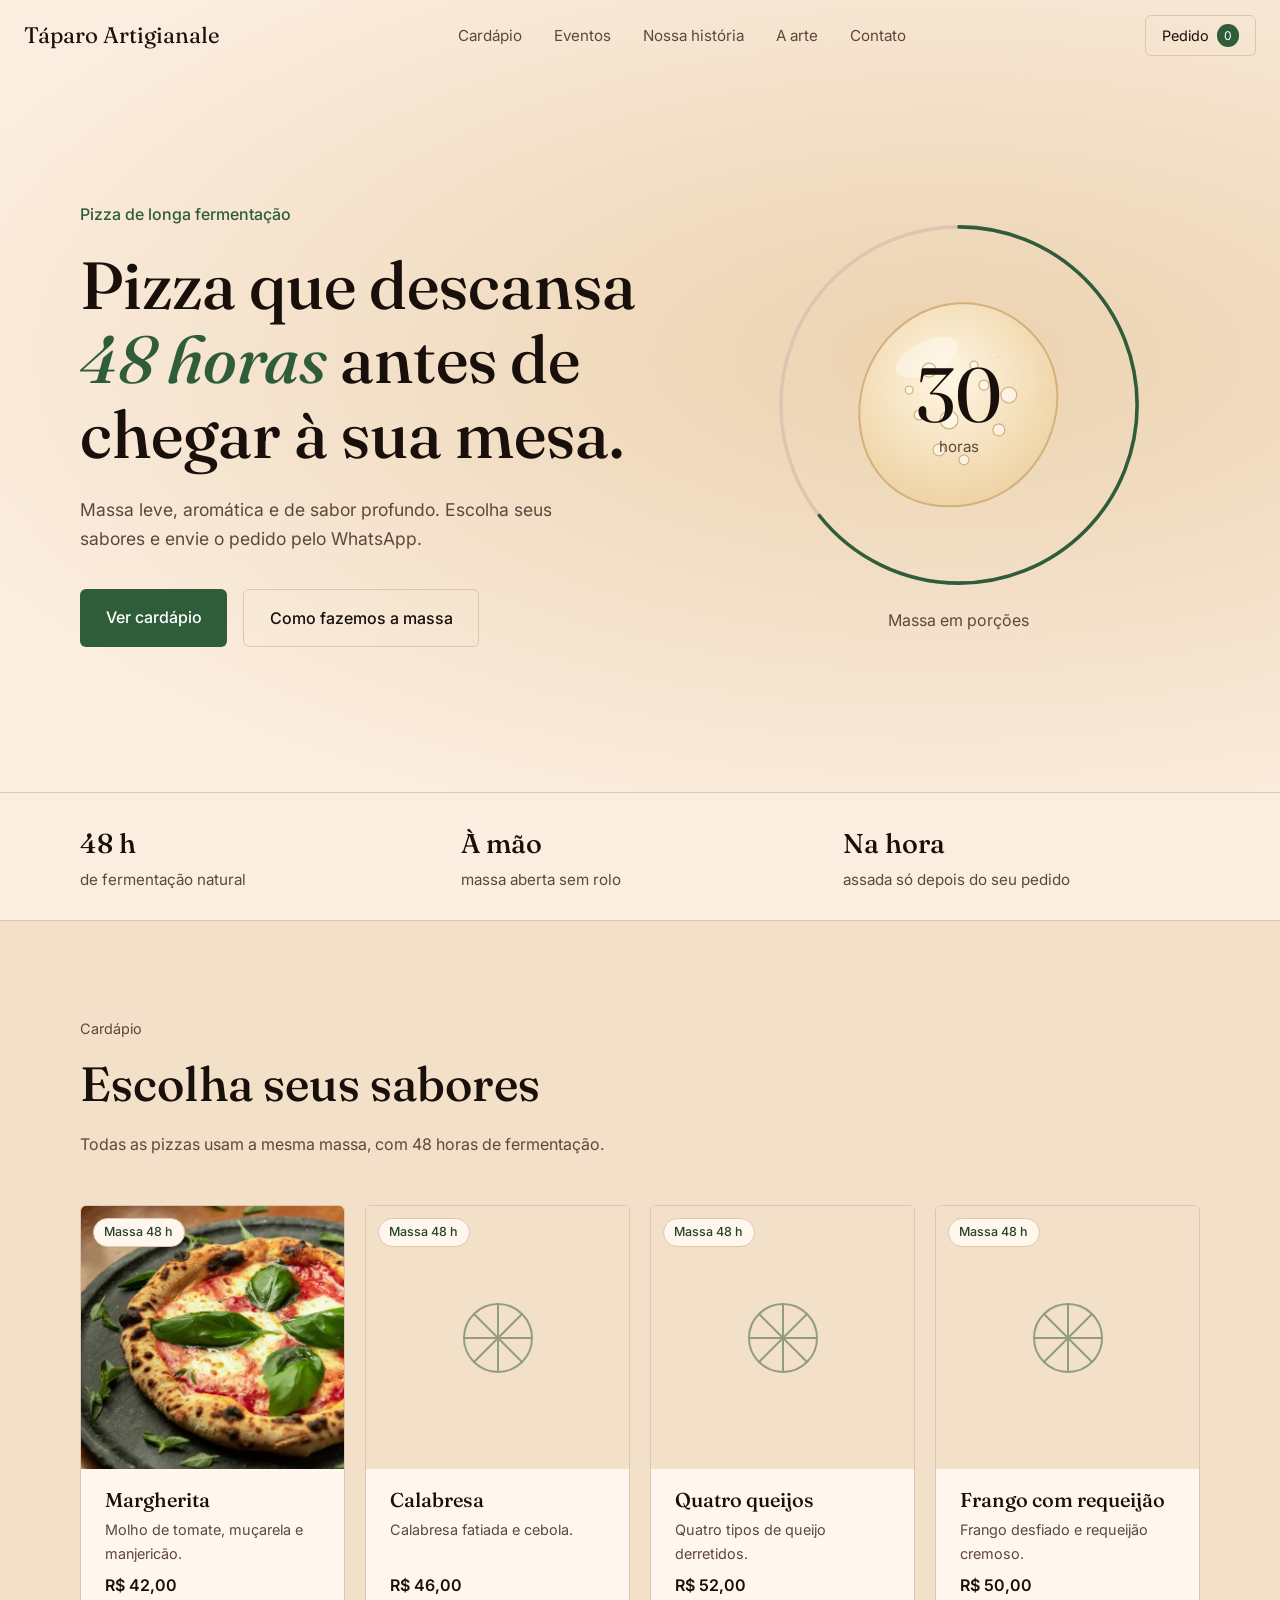
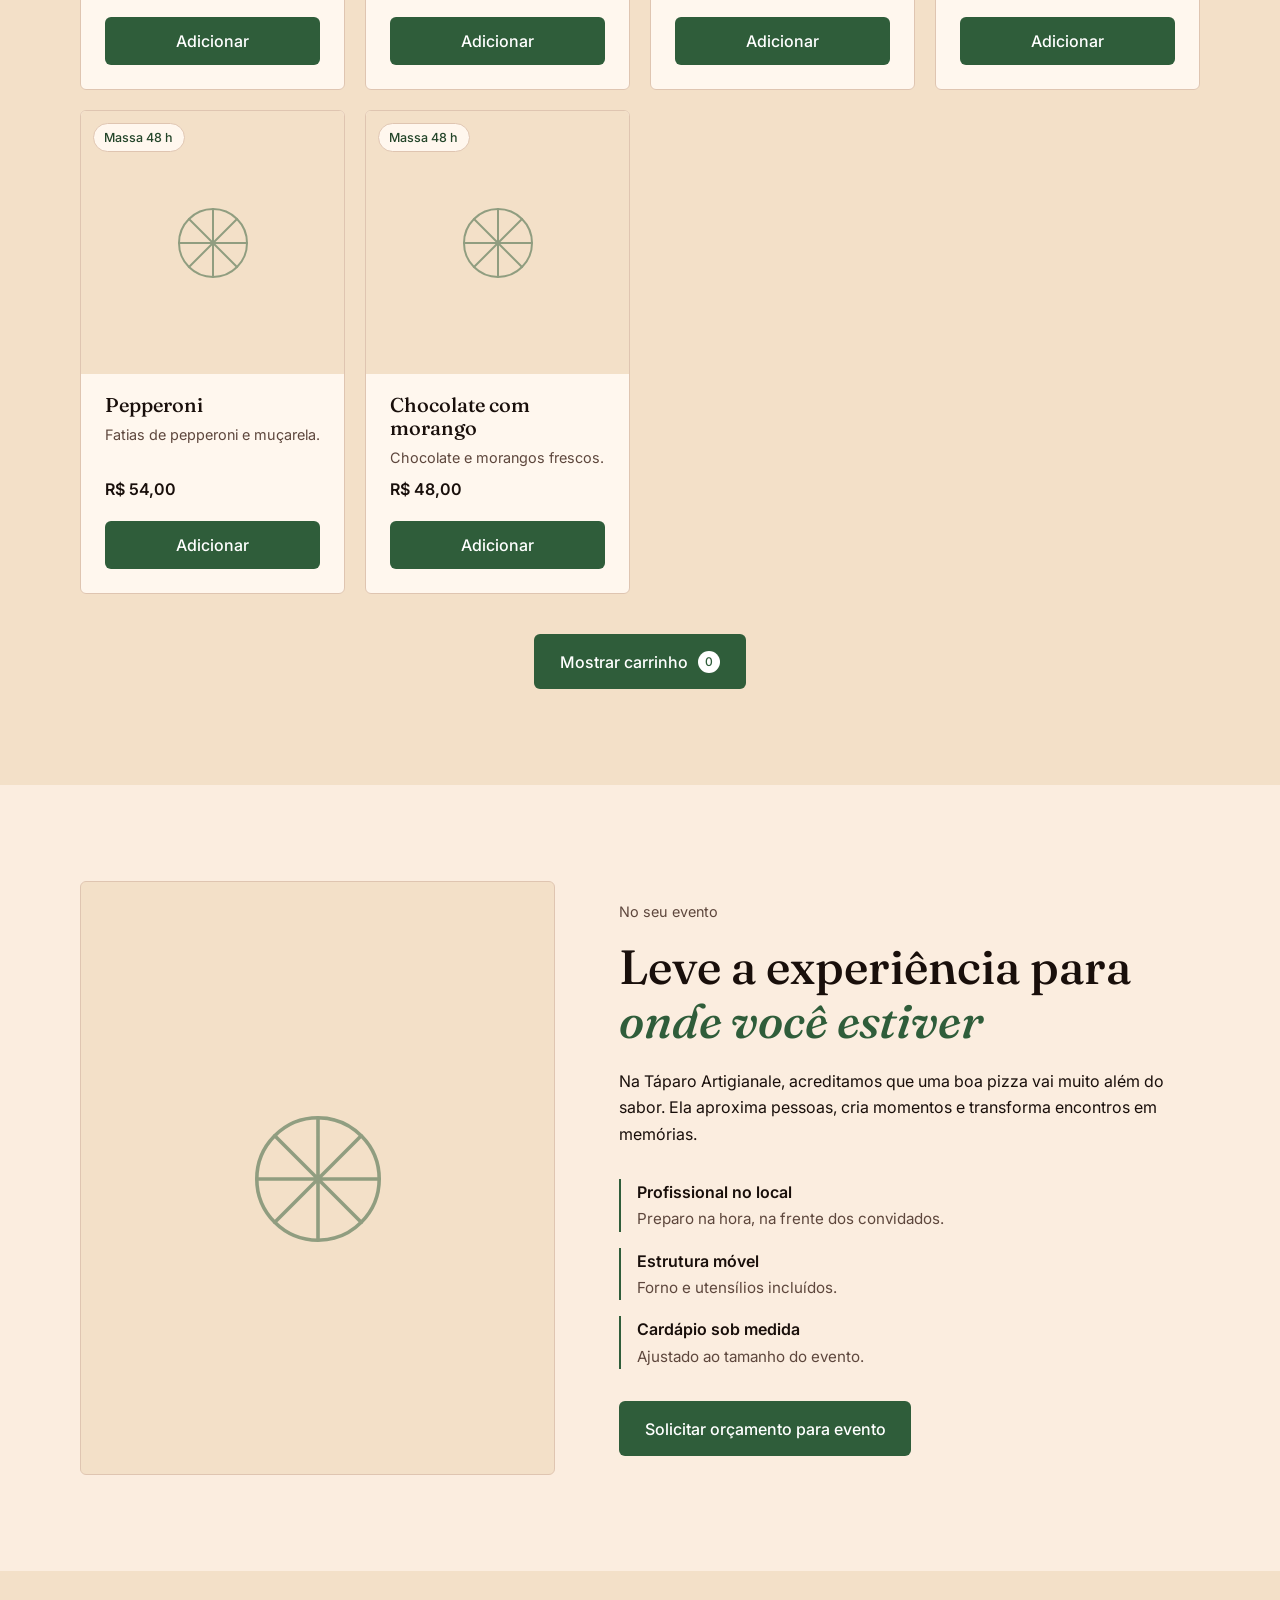
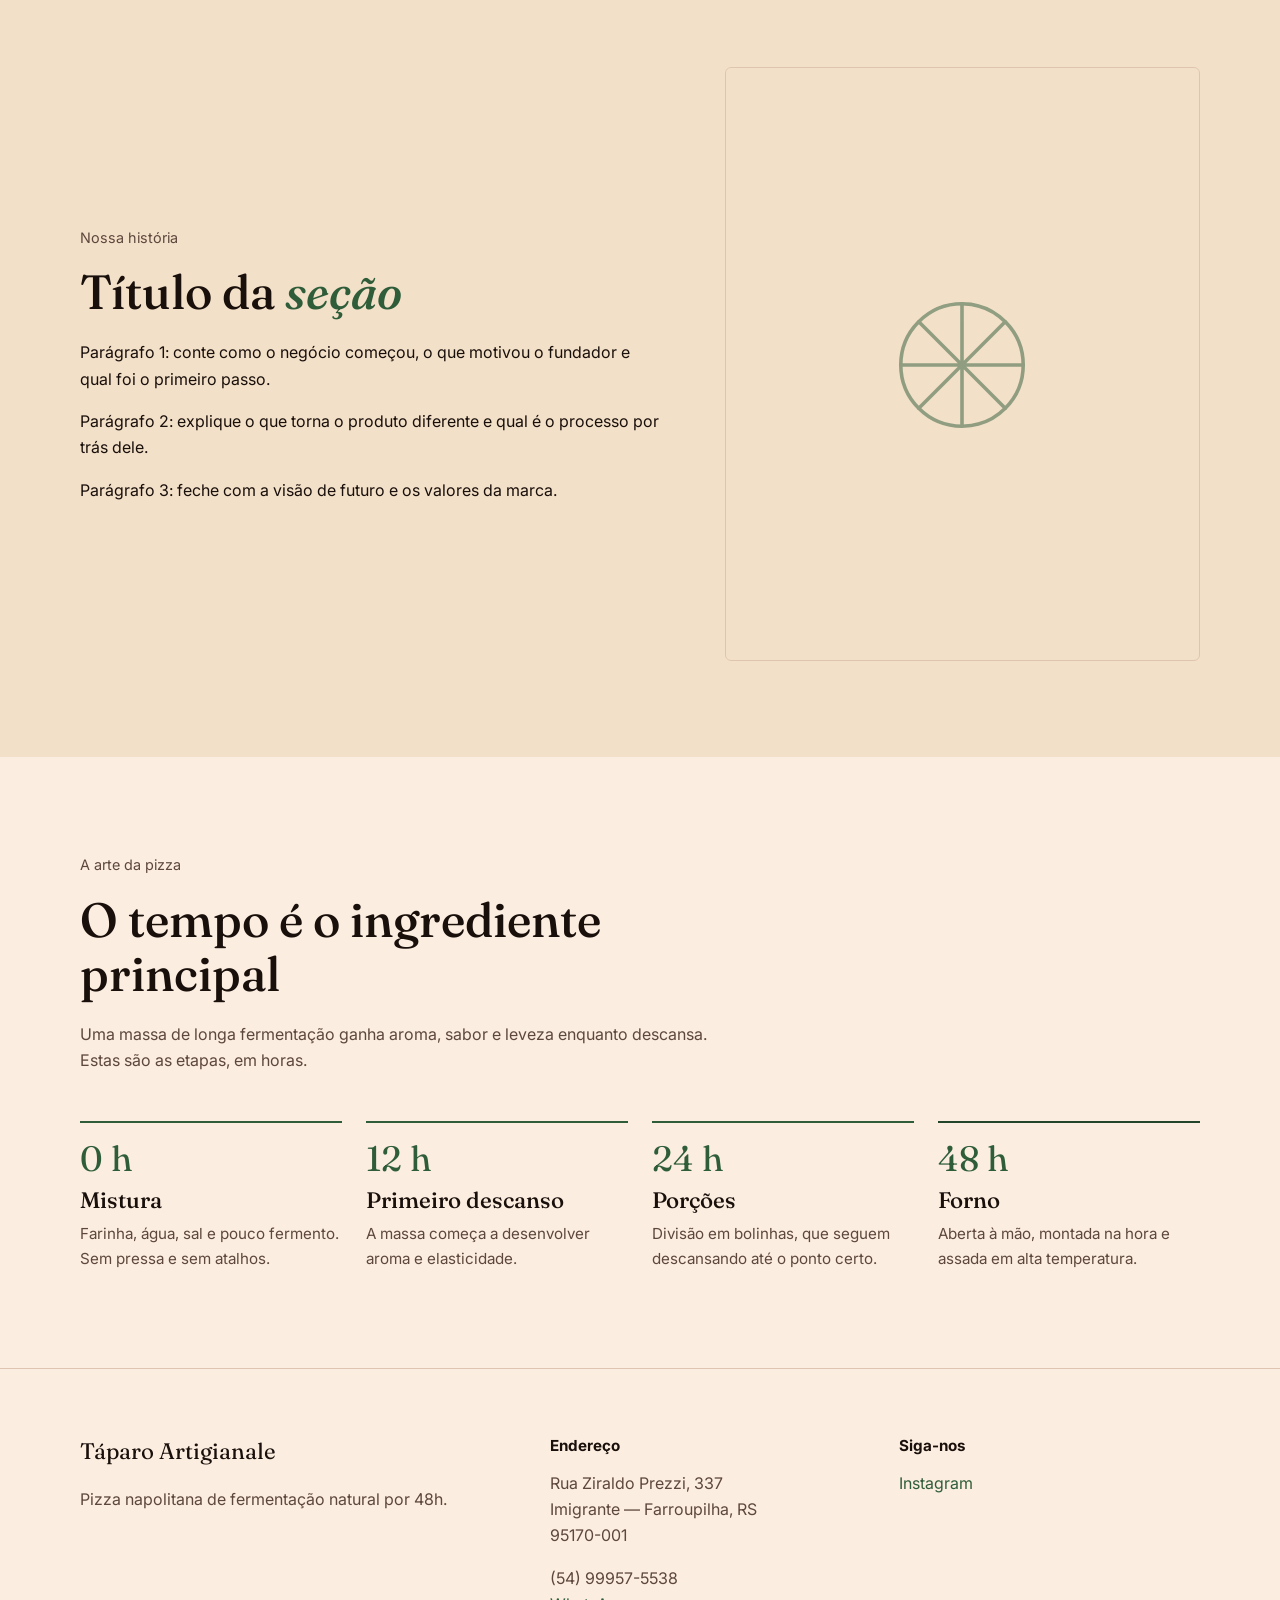
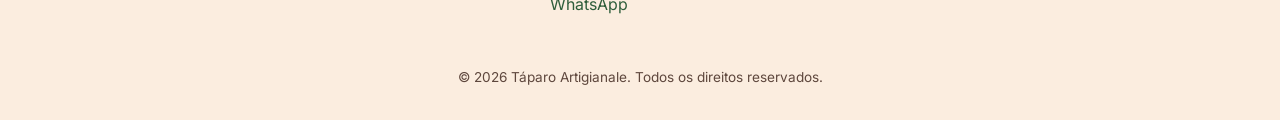
==== index.html @ 6c52de83 "commit1" ====
<!DOCTYPE html>
<html lang="pt-BR">
<head>
  <meta charset="UTF-8">
  <meta name="viewport" content="width=device-width, initial-scale=1">
  <title>Táparo Artigianale — Pizza Artesanal</title>
  <meta name="description" content="Pizza de longa fermentação (48 h). Monte seu pedido e envie pelo WhatsApp.">
  <link rel="preconnect" href="https://fonts.googleapis.com">
  <link rel="preconnect" href="https://fonts.gstatic.com" crossorigin>
  <link href="https://fonts.googleapis.com/css2?family=Fraunces:ital,opsz,wght@0,9..144,500;1,9..144,500&family=Inter:wght@400;500;600&display=swap" rel="stylesheet">
  <link rel="stylesheet" href="style.css">
</head>
<body>

  <!-- ============ HEADER ============ -->
  <header class="header" id="header">
    <a href="#top" class="logo" data-brand="name">Táparo Artigianale</a>

    <nav class="nav" id="nav" aria-label="Principal">
      <a href="#cardapio">Cardápio</a>
      <a href="#eventos">Eventos</a>
      <a href="#sobre">Nossa história</a>
      <a href="#arte">A arte</a>
      <a href="#contato">Contato</a>
    </nav>

    <div class="header-actions">
      <button class="cart-btn" id="cartOpen" aria-label="Abrir pedido">
        Pedido <span class="cart-count" data-cart-count>0</span>
      </button>
      <button class="burger" id="burger" aria-label="Abrir menu" aria-expanded="false">
        <span></span><span></span>
      </button>
    </div>
  </header>

  <main id="top">

    <!-- ============ HERO: a fermentação é o tema ============ -->
    <section class="hero">
      <div class="hero-content">
        <div class="hero-copy">
          <p class="hero-tag">Pizza de longa fermentação</p>
          <h1>Pizza que descansa <em>48 horas</em> antes de chegar à sua mesa.</h1>
          <p class="hero-text">Massa leve, aromática e de sabor profundo. Escolha seus sabores e envie o pedido pelo WhatsApp.</p>
          <div class="hero-buttons">
            <a class="btn btn-primary" href="#cardapio">Ver cardápio</a>
            <a class="btn btn-ghost" href="#arte">Como fazemos a massa</a>
          </div>
        </div>

        <!-- A massa cresce enquanto o relógio vai de 0 até o total de horas -->
        <figure class="dough" id="dough" title="Clique para ver de novo">
          <svg viewBox="0 0 320 320" role="img" aria-label="Massa crescendo durante a fermentação">
            <defs>
              <radialGradient id="doughFill" cx="45%" cy="38%" r="70%">
                <stop offset="0" style="stop-color: var(--dough-light)"/>
                <stop offset="1" style="stop-color: var(--dough-dark)"/>
              </radialGradient>
            </defs>
            <circle class="ring-track" cx="160" cy="160" r="150"/>
            <circle class="ring-progress" cx="160" cy="160" r="150"/>
            <g class="dough-body" id="doughBody">
              <path class="dough-shape" fill="url(#doughFill)"
                    d="M160 58 C205 55 252 90 258 140 C264 190 230 250 170 260 C105 270 62 230 60 172 C58 112 105 60 160 58Z"/>
              <ellipse class="dough-shine" cx="128" cy="112" rx="34" ry="16" transform="rotate(-25 128 112)"/>
              <g id="bubbles"></g>
            </g>
          </svg>
          <div class="dough-clock" aria-hidden="true">
            <span id="doughHours">00</span>
            <small>horas</small>
          </div>
          <figcaption id="doughCaption">Mistura da massa</figcaption>
        </figure>
      </div>
    </section>

    <!-- ============ DIFERENCIAIS ============ -->
    <section class="facts" aria-label="Diferenciais">
      <div class="container facts-grid">
        <div><strong>48 h</strong><span>de fermentação natural</span></div>
        <div><strong>À mão</strong><span>massa aberta sem rolo</span></div>
        <div><strong>Na hora</strong><span>assada só depois do seu pedido</span></div>
      </div>
    </section>

    <!-- ============ CARDÁPIO (gerado a partir do config.js) ============ -->
    <section class="section section--sand" id="cardapio">
      <div class="container">
        <header class="section-head">
          <p class="eyebrow">Cardápio</p>
          <h2>Escolha seus sabores</h2>
          <p>Todas as pizzas usam a mesma massa, com 48 horas de fermentação.</p>
        </header>

        <div class="menu-grid" id="menuGrid"></div>

        <div class="menu-cta">
          <button class="btn btn-primary" id="showCart">
            Mostrar carrinho <span class="cart-count cart-count--light" data-cart-count>0</span>
          </button>
        </div>
      </div>
    </section>

    <!-- ============ EVENTOS ============ -->
    <section class="section" id="eventos">
      <div class="container split split--reverse">
        <figure class="photo photo--tall reveal">
          <img src="img/evento.jpg" alt="Pizza sendo preparada em um evento" loading="lazy">
        </figure>

        <div class="reveal">
          <p class="eyebrow">No seu evento</p>
          <h2>Leve a experiência para <em>onde você estiver</em></h2>
          <p>Na Táparo Artigianale, acreditamos que uma boa pizza vai muito além do sabor. Ela aproxima pessoas, cria momentos e transforma encontros em memórias.</p>

          <ul class="feature-list">
            <li><strong>Profissional no local</strong><span>Preparo na hora, na frente dos convidados.</span></li>
            <li><strong>Estrutura móvel</strong><span>Forno e utensílios incluídos.</span></li>
            <li><strong>Cardápio sob medida</strong><span>Ajustado ao tamanho do evento.</span></li>
          </ul>

          <a class="btn btn-primary" href="#" data-whatsapp="event">Solicitar orçamento para evento</a>
        </div>
      </div>
    </section>

    <!-- ============ SOBRE ============ -->
    <section class="section section--sand" id="sobre">
      <div class="container split">
        <div class="reveal">
          <p class="eyebrow">Nossa história</p>
          <h2>Título da <em>seção</em></h2>
          <p>Parágrafo 1: conte como o negócio começou, o que motivou o fundador e qual foi o primeiro passo.</p>
          <p>Parágrafo 2: explique o que torna o produto diferente e qual é o processo por trás dele.</p>
          <p>Parágrafo 3: feche com a visão de futuro e os valores da marca.</p>
        </div>
        <figure class="photo photo--tall reveal">
          <img src="img/massa.jpg" alt="Preparo da massa" loading="lazy">
        </figure>
      </div>
    </section>

    <!-- ============ A ARTE: linha do tempo da fermentação ============ -->
    <section class="section" id="arte">
      <div class="container">
        <header class="section-head reveal">
          <p class="eyebrow">A arte da pizza</p>
          <h2>O tempo é o ingrediente principal</h2>
          <p>Uma massa de longa fermentação ganha aroma, sabor e leveza enquanto descansa. Estas são as etapas, em horas.</p>
        </header>

        <ol class="steps">
          <li class="reveal">
            <time>0 h</time>
            <h3>Mistura</h3>
            <p>Farinha, água, sal e pouco fermento. Sem pressa e sem atalhos.</p>
          </li>
          <li class="reveal">
            <time>12 h</time>
            <h3>Primeiro descanso</h3>
            <p>A massa começa a desenvolver aroma e elasticidade.</p>
          </li>
          <li class="reveal">
            <time>24 h</time>
            <h3>Porções</h3>
            <p>Divisão em bolinhas, que seguem descansando até o ponto certo.</p>
          </li>
          <li class="reveal">
            <time>48 h</time>
            <h3>Forno</h3>
            <p>Aberta à mão, montada na hora e assada em alta temperatura.</p>
          </li>
        </ol>
      </div>
    </section>
  </main>

  <!-- ============ RODAPÉ (dados vêm do config.js) ============ -->
  <footer class="footer" id="contato">
    <div class="container footer-grid">
      <div>
        <p class="logo" data-brand="name"></p>
        <p class="muted" data-brand="slogan"></p>
      </div>
      <div>
        <h4>Endereço</h4>
        <p class="muted pre-line" data-brand="address"></p>
        <p class="muted" data-brand="phone"></p>
        <a href="#" data-whatsapp="contact">WhatsApp</a>
      </div>
      <div>
        <h4>Siga-nos</h4>
        <a data-brand-href="instagram" target="_blank" rel="noopener">Instagram</a>
      </div>
    </div>
    <p class="copyright">© 2026 Táparo Artigianale. Todos os direitos reservados.</p>
  </footer>

  <!-- ============ CARRINHO ============ -->
  <div class="overlay" id="overlay"></div>
  <aside class="drawer" id="drawer" aria-label="Seu pedido" inert>
    <header class="drawer-head">
      <h2>Seu pedido</h2>
      <button id="cartClose" aria-label="Fechar pedido">×</button>
    </header>

    <form class="drawer-form" id="orderForm">
      <div class="drawer-body">
        <div id="cartItems"></div>

        <fieldset class="field-group" id="checkoutFields" hidden>
          <legend>Seus dados</legend>

          <label class="field">
            <span>Nome</span>
            <input type="text" name="nome" autocomplete="name" required>
          </label>

          <div class="choice" role="radiogroup" aria-label="Retirada ou entrega">
            <label><input type="radio" name="tipo" value="Entrega" checked><span>Entrega</span></label>
            <label><input type="radio" name="tipo" value="Retirada"><span>Retirada</span></label>
          </div>

          <label class="field" id="addressField">
            <span>Endereço de entrega</span>
            <textarea name="endereco" rows="2" autocomplete="street-address" placeholder="Rua, número, bairro, complemento" required></textarea>
          </label>

          <label class="field">
            <span>Forma de pagamento</span>
            <select name="pagamento" id="paymentSelect" required>
              <option value="" disabled selected>Selecione</option>
            </select>
          </label>
        </fieldset>
      </div>

      <footer class="drawer-foot">
        <div class="total"><span>Total</span><strong id="cartTotal">R$ 0,00</strong></div>
        <button class="btn btn-primary" id="checkout" type="submit" disabled>Enviar pedido pelo WhatsApp</button>
      </footer>
    </form>
  </aside>

  <script src="config.js"></script>
  <script src="script.js"></script>
</body>
</html>
---- style.css ----
/* =========================================================
   style.css
   Índice: 1 Cores e medidas · 2 Base · 3 Botões · 4 Header
           5 Hero e massa · 6 Faixa de diferenciais · 7 Fotos
           8 Seções · 9 Cardápio · 10 Rodapé · 11 Carrinho
           12 Animações · 13 Responsivo
   ========================================================= */

/* ---------- 1. CORES E MEDIDAS (edite aqui) ---------- */
:root {
  /* Bege */
  --bg:         #fbeddf;               /* fundo principal */
  --sand:       #f3e0c8;               /* seções alternadas */
  --sand-deep:  #ecd3b0;               /* brilho do hero */
  --surface:    #fff7ee;               /* cards e campos */
  --line:       oklch(84% 0.04 60);    /* bordas */

  /* Verde */
  --green:      #2f5d3a;               /* cor principal (botões, destaques) */
  --green-dark: #234529;               /* hover */
  --green-soft: color-mix(in oklch, var(--green) 14%, transparent);
  --on-green:   #ffffff;               /* texto sobre o verde */

  /* Texto */
  --text:       oklch(18% 0.02 40);
  --muted:      oklch(42% 0.035 45);

  /* Aviso de campo inválido (tom âmbar, sem vermelho) */
  --alert:      #a2651b;

  /* Massa do hero */
  --dough-light: #fff6e3;
  --dough-dark:  #ecce9c;
  --dough-edge:  #d3b07c;

  /* Tipografia */
  --font-display: "Fraunces", Georgia, serif;
  --font-body:    "Inter", system-ui, sans-serif;

  /* Medidas */
  --radius: 6px;
  --container: 1120px;
  --header-h: 72px;
  --shadow: 0 6px 20px color-mix(in oklch, var(--text) 25%, transparent);

  /* Ícone mostrado quando a foto ainda não existe */
  --photo-placeholder: url("data:image/svg+xml,%3Csvg xmlns='http://www.w3.org/2000/svg' viewBox='0 0 100 100' fill='none' stroke='%232f5d3a' stroke-width='2' stroke-linecap='round' opacity='.5'%3E%3Ccircle cx='50' cy='50' r='34'/%3E%3Cpath d='M50 16v68M16 50h68M26 26l48 48M74 26L26 74'/%3E%3C/svg%3E");
}

/* ---------- 2. BASE ---------- */
*, *::before, *::after { box-sizing: border-box; margin: 0; padding: 0; }
html { scroll-behavior: smooth; scroll-padding-top: var(--header-h); }
body { font-family: var(--font-body); background: var(--bg); color: var(--text); line-height: 1.65; -webkit-font-smoothing: antialiased; }
a { color: inherit; text-decoration: none; }
button { font: inherit; color: inherit; background: none; border: 0; cursor: pointer; }
ul, ol { list-style: none; }
:focus-visible { outline: 2px solid var(--green); outline-offset: 3px; }
[hidden] { display: none !important; }

h1, h2, h3 { font-family: var(--font-display); font-weight: 500; line-height: 1.12; }
h1 { font-size: clamp(2.4rem, 5.2vw, 4.3rem); }
h2 { font-size: clamp(2rem, 4vw, 3rem); margin-bottom: 1.25rem; }
h3 { font-size: 1.4rem; margin-bottom: .5rem; }
h4 { font-size: .95rem; margin-bottom: .75rem; }
em { color: var(--green); font-style: italic; }
p + p { margin-top: 1rem; }

.container { width: min(100% - 2.5rem, var(--container)); margin-inline: auto; }
.muted { color: var(--muted); }
.pre-line { white-space: pre-line; }
.eyebrow { color: var(--muted); font-size: .9rem; margin-bottom: 1rem; }

.section { padding: 6rem 0; }
.section--sand { background: var(--sand); }
.section-head { max-width: 640px; margin-bottom: 3rem; }
.section-head > p:last-child { color: var(--muted); }

/* ---------- 3. BOTÕES ---------- */
.btn { display: inline-block; padding: .9rem 1.6rem; border-radius: var(--radius); font-weight: 500; transition: background .2s, border-color .2s; }
.btn-primary { background: var(--green); color: var(--on-green); }
.btn-primary:hover { background: var(--green-dark); }
.btn-primary:disabled { opacity: .4; cursor: not-allowed; }
.btn-ghost { border: 1px solid var(--line); }
.btn-ghost:hover { border-color: var(--text); }

.cart-count {
  display: inline-grid; place-items: center; min-width: 1.4rem; height: 1.4rem; padding: 0 .3rem;
  border-radius: 99px; background: var(--green); color: var(--on-green); font-size: .75rem;
}
.cart-count--light { background: var(--on-green); color: var(--green); }

/* ---------- 4. HEADER ---------- */
.header {
  position: fixed; inset: 0 0 auto 0; height: var(--header-h); z-index: 50;
  display: flex; align-items: center; justify-content: space-between; padding: 0 1.5rem;
  border-bottom: 1px solid transparent; transition: background .3s, border-color .3s;
}
.header.scrolled { background: color-mix(in oklch, var(--bg) 92%, transparent); backdrop-filter: blur(8px); border-color: var(--line); }
.logo { font-family: var(--font-display); font-size: 1.4rem; }
.nav { display: flex; gap: 2rem; }
.nav a { font-size: .95rem; color: var(--muted); transition: color .2s; }
.nav a:hover { color: var(--text); }
.header-actions { display: flex; align-items: center; gap: 1rem; }
.cart-btn { display: flex; align-items: center; gap: .5rem; padding: .5rem 1rem; border: 1px solid var(--line); border-radius: var(--radius); font-size: .9rem; }

.burger { display: none; position: relative; width: 32px; height: 32px; }
.burger span { position: absolute; left: 4px; right: 4px; height: 2px; background: var(--text); transition: transform .25s, top .25s; }
.burger span:first-child { top: 11px; }
.burger span:last-child  { top: 19px; }
.burger[aria-expanded="true"] span:first-child { top: 15px; transform: rotate(45deg); }
.burger[aria-expanded="true"] span:last-child  { top: 15px; transform: rotate(-45deg); }

/* ---------- 5. HERO E MASSA ---------- */
.hero {
  min-height: 88svh; display: flex; align-items: center;
  padding: calc(var(--header-h) + 2rem) 0 3rem;
  background: radial-gradient(ellipse at 74% 45%, var(--sand-deep) 0%, var(--sand) 42%, var(--bg) 80%);
}
.hero-content { width: min(100% - 2.5rem, var(--container)); margin-inline: auto; display: grid; grid-template-columns: 1.1fr .9fr; gap: 3rem; align-items: center; }
.hero-tag { color: var(--green); font-weight: 500; margin-bottom: 1.25rem; }
.hero h1 { max-width: 16ch; }
.hero-text { max-width: 44ch; color: var(--muted); margin: 1.5rem 0 2.25rem; font-size: 1.1rem; }
.hero-buttons { display: flex; flex-wrap: wrap; gap: 1rem; }

.dough { position: relative; width: min(100%, 380px); justify-self: center; cursor: pointer; }
.dough svg { display: block; width: 100%; }
.ring-track, .ring-progress { fill: none; stroke-width: 3; }
.ring-track { stroke: var(--line); }
.ring-progress { stroke: var(--green); stroke-linecap: round; transform: rotate(-90deg); transform-origin: 160px 160px; }
.dough-body { transform-origin: 160px 160px; }
.dough-shape { stroke: var(--dough-edge); stroke-width: 2; }
.dough-shine { fill: #fff; opacity: .35; }
.bubble { fill: rgba(255,255,255,.55); stroke: var(--dough-edge); stroke-width: 1.2; }
.dough-clock { position: absolute; inset: 0 0 2rem; display: grid; place-content: center; text-align: center; pointer-events: none; }
.dough-clock span { font-family: var(--font-display); font-size: clamp(3.4rem, 8vw, 4.8rem); line-height: 1; }
.dough-clock small { color: var(--muted); font-size: .95rem; }
.dough figcaption { min-height: 1.6em; margin-top: .75rem; text-align: center; color: var(--muted); }

/* ---------- 6. FAIXA DE DIFERENCIAIS ---------- */
.facts { border-block: 1px solid var(--line); padding: 1.75rem 0; }
.facts-grid { display: grid; grid-template-columns: repeat(3, 1fr); gap: 1.5rem; }
.facts strong { display: block; font-family: var(--font-display); font-size: 1.7rem; font-weight: 500; }
.facts span { color: var(--muted); font-size: .95rem; }

/* ---------- 7. FOTOS (com espaço reservado) ----------
   Uso: <figure class="photo photo--square"><img src="..." alt="..."></figure>
   Se a imagem não carregar, o JS adiciona .is-broken e o ícone aparece. */
.photo {
  position: relative; overflow: hidden; border-radius: var(--radius); border: 1px solid var(--line);
  background: var(--sand) var(--photo-placeholder) center / 38% no-repeat;
}
.photo img { display: block; width: 100%; height: 100%; object-fit: cover; }
.photo img.is-broken { display: none; }
.photo--square { aspect-ratio: 1; }
.photo--tall   { aspect-ratio: 4 / 5; }

/* ---------- 8. SEÇÕES ---------- */
.split { display: grid; grid-template-columns: 1.1fr .9fr; gap: 4rem; align-items: center; }
.split--reverse { grid-template-columns: .9fr 1.1fr; }

.feature-list { display: grid; gap: 1rem; margin: 2rem 0; }
.feature-list li { padding-left: 1rem; border-left: 2px solid var(--green); }
.feature-list strong { display: block; font-weight: 600; }
.feature-list span { color: var(--muted); font-size: .95rem; }

.steps { display: grid; grid-template-columns: repeat(4, 1fr); gap: 1.5rem; }
.steps li { padding-top: 1.1rem; border-top: 2px solid var(--green); }
.steps li:last-child { border-top-color: var(--green-dark); }
.steps time { display: block; margin-bottom: .75rem; font-family: var(--font-display); font-size: 2.2rem; line-height: 1; color: var(--green); }
.steps p { color: var(--muted); font-size: .95rem; }

/* ---------- 9. CARDÁPIO ---------- */
.menu-grid { display: grid; grid-template-columns: repeat(auto-fill, minmax(240px, 1fr)); gap: 1.25rem; }
.menu-item { position: relative; display: flex; flex-direction: column; overflow: hidden; background: var(--surface); border: 1px solid var(--line); border-radius: var(--radius); }
.menu-item .photo { border: 0; border-radius: 0; }
.badge { position: absolute; top: .75rem; left: .75rem; z-index: 1; padding: .2rem .65rem; border-radius: 99px; background: var(--surface); border: 1px solid var(--line); color: var(--green-dark); font-size: .78rem; font-weight: 500; }
.menu-info { display: flex; flex-direction: column; gap: .4rem; flex: 1; padding: 1.25rem 1.5rem 1.5rem; }
.menu-info h3 { margin: 0; font-size: 1.25rem; }
.menu-info p { flex: 1; color: var(--muted); font-size: .9rem; }
.price { font-weight: 600; }
.add-btn { margin-top: .75rem; padding: .7rem; border-radius: var(--radius); background: var(--green); color: var(--on-green); font-weight: 500; transition: background .2s; }
.add-btn:hover { background: var(--green-dark); }
.menu-cta { display: flex; justify-content: center; margin-top: 2.5rem; }
.menu-cta .btn { display: inline-flex; align-items: center; gap: .6rem; }

/* item voando até o carrinho */
.fly { position: fixed; z-index: 200; pointer-events: none; border-radius: 50%; box-shadow: var(--shadow); }

/* ---------- 10. RODAPÉ ---------- */
.footer { padding: 4rem 0 2rem; border-top: 1px solid var(--line); }
.footer-grid { display: grid; grid-template-columns: 1.4fr 1fr 1fr; gap: 3rem; }
.footer a:not(.logo) { color: var(--green); }
.footer a:not(.logo):hover { text-decoration: underline; }
.copyright { margin-top: 3rem; text-align: center; color: var(--muted); font-size: .85rem; }

/* ---------- 11. CARRINHO ---------- */
.overlay { position: fixed; inset: 0; z-index: 90; background: color-mix(in oklch, var(--text) 45%, transparent); opacity: 0; pointer-events: none; transition: opacity .3s; }
.overlay.open { opacity: 1; pointer-events: auto; }

.drawer { position: fixed; top: 0; right: 0; z-index: 100; display: flex; flex-direction: column; width: min(100%, 420px); height: 100%; background: var(--bg); border-left: 1px solid var(--line); transform: translateX(100%); transition: transform .35s ease; }
.drawer.open { transform: none; }
.drawer-head { display: flex; align-items: center; justify-content: space-between; padding: 1.25rem 1.5rem; border-bottom: 1px solid var(--line); }
.drawer-head h2 { margin: 0; font-size: 1.4rem; }
.drawer-head button { font-size: 1.8rem; line-height: 1; }
.drawer-form { display: flex; flex-direction: column; flex: 1; min-height: 0; }
.drawer-body { flex: 1; overflow-y: auto; padding: 1.5rem; }
.drawer-foot { display: grid; gap: 1rem; padding: 1.5rem; border-top: 1px solid var(--line); }
.total { display: flex; justify-content: space-between; }
.foot-note { font-size: .8rem; color: var(--muted); }

.empty { padding-top: 3rem; text-align: center; color: var(--muted); }
.empty strong { display: block; margin-bottom: .25rem; color: var(--text); }

.cart-row { display: grid; grid-template-columns: 1fr auto; gap: .25rem 1rem; margin-bottom: 1rem; padding-bottom: 1rem; border-bottom: 1px solid var(--line); }
.qty { grid-column: 1 / -1; display: flex; align-items: center; gap: .6rem; }
.qty button { width: 28px; height: 28px; border: 1px solid var(--line); border-radius: 50%; }
.qty button:hover { border-color: var(--text); }

/* formulário */
.field-group { display: grid; gap: 1rem; margin-top: 1.5rem; border: 0; }
.field-group legend { margin-bottom: .75rem; font-family: var(--font-display); font-size: 1.2rem; }
.field { display: grid; gap: .4rem; }
.field > span { font-size: .85rem; color: var(--muted); }
.field :is(input, textarea, select) { width: 100%; padding: .75rem .9rem; font: inherit; color: var(--text); background: var(--surface); border: 1px solid var(--line); border-radius: var(--radius); }
.field textarea { resize: vertical; }
.field :is(input, textarea, select):focus { border-color: var(--green); outline: none; }
.field :is(input, textarea, select):user-invalid { border-color: var(--alert); }

.choice { display: grid; grid-template-columns: 1fr 1fr; gap: .75rem; }
.choice label { position: relative; }
.choice input { position: absolute; inset: 0; opacity: 0; cursor: pointer; }
.choice span { display: block; padding: .75rem; text-align: center; background: var(--surface); border: 1px solid var(--line); border-radius: var(--radius); transition: background .2s, border-color .2s; }
.choice input:checked + span { border-color: var(--green); background: var(--green-soft); }
.choice input:focus-visible + span { outline: 2px solid var(--green); outline-offset: 2px; }

/* ---------- 12. ANIMAÇÕES ---------- */
.hero-copy > * { animation: rise .8s ease both; }
.hero-copy > :nth-child(2) { animation-delay: .1s; }
.hero-copy > :nth-child(3) { animation-delay: .2s; }
.hero-copy > :nth-child(4) { animation-delay: .3s; }
@keyframes rise { from { opacity: 0; transform: translateY(18px); } }

.reveal { opacity: 0; transform: translateY(16px); transition: opacity .6s, transform .6s; }
.reveal.visible { opacity: 1; transform: none; }

@media (prefers-reduced-motion: reduce) {
  *, *::before, *::after { animation: none !important; transition: none !important; scroll-behavior: auto !important; }
  .reveal { opacity: 1; transform: none; }
}

/* ---------- 13. RESPONSIVO ---------- */
@media (max-width: 860px) {
  .section { padding: 4rem 0; }
  .burger { display: block; }
  .nav { position: fixed; top: var(--header-h); left: 0; right: 0; z-index: -1; flex-direction: column; gap: 0; background: var(--bg); border-bottom: 1px solid var(--line); transform: translateY(-120%); transition: transform .3s; }
  .nav.open { transform: none; }
  .nav a { padding: 1rem 1.5rem; border-top: 1px solid var(--line); }

  .hero { min-height: auto; }
  .hero-content, .split, .split--reverse, .footer-grid { grid-template-columns: 1fr; gap: 2rem; }
  .dough { width: min(80%, 300px); }
  .split--reverse .photo { order: 2; }

  .steps { grid-template-columns: 1fr; }
  .steps li { padding: 0 0 0 1.1rem; border-top: 0; border-left: 2px solid var(--green); }
  .steps li:last-child { border-left-color: var(--green-dark); }
}
@media (max-width: 600px) {
  .facts-grid { grid-template-columns: 1fr; gap: 1rem; }
}
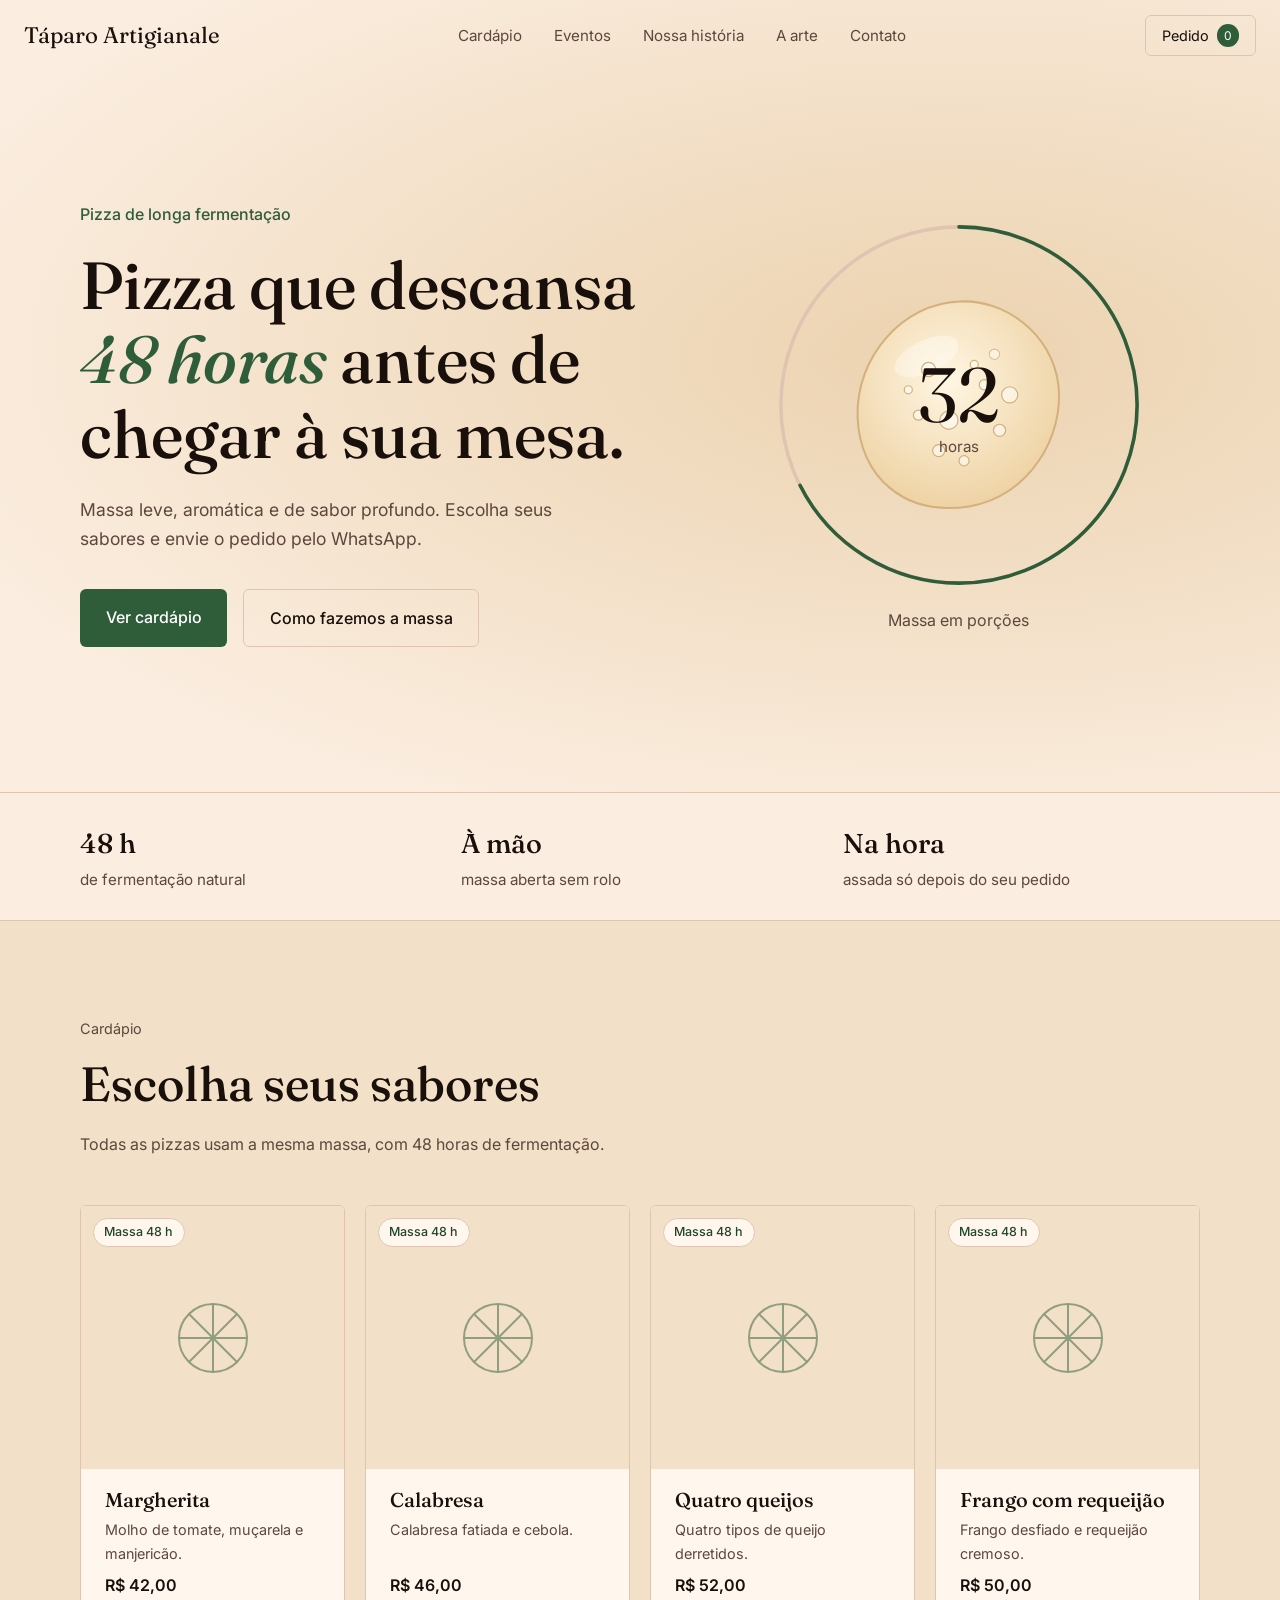
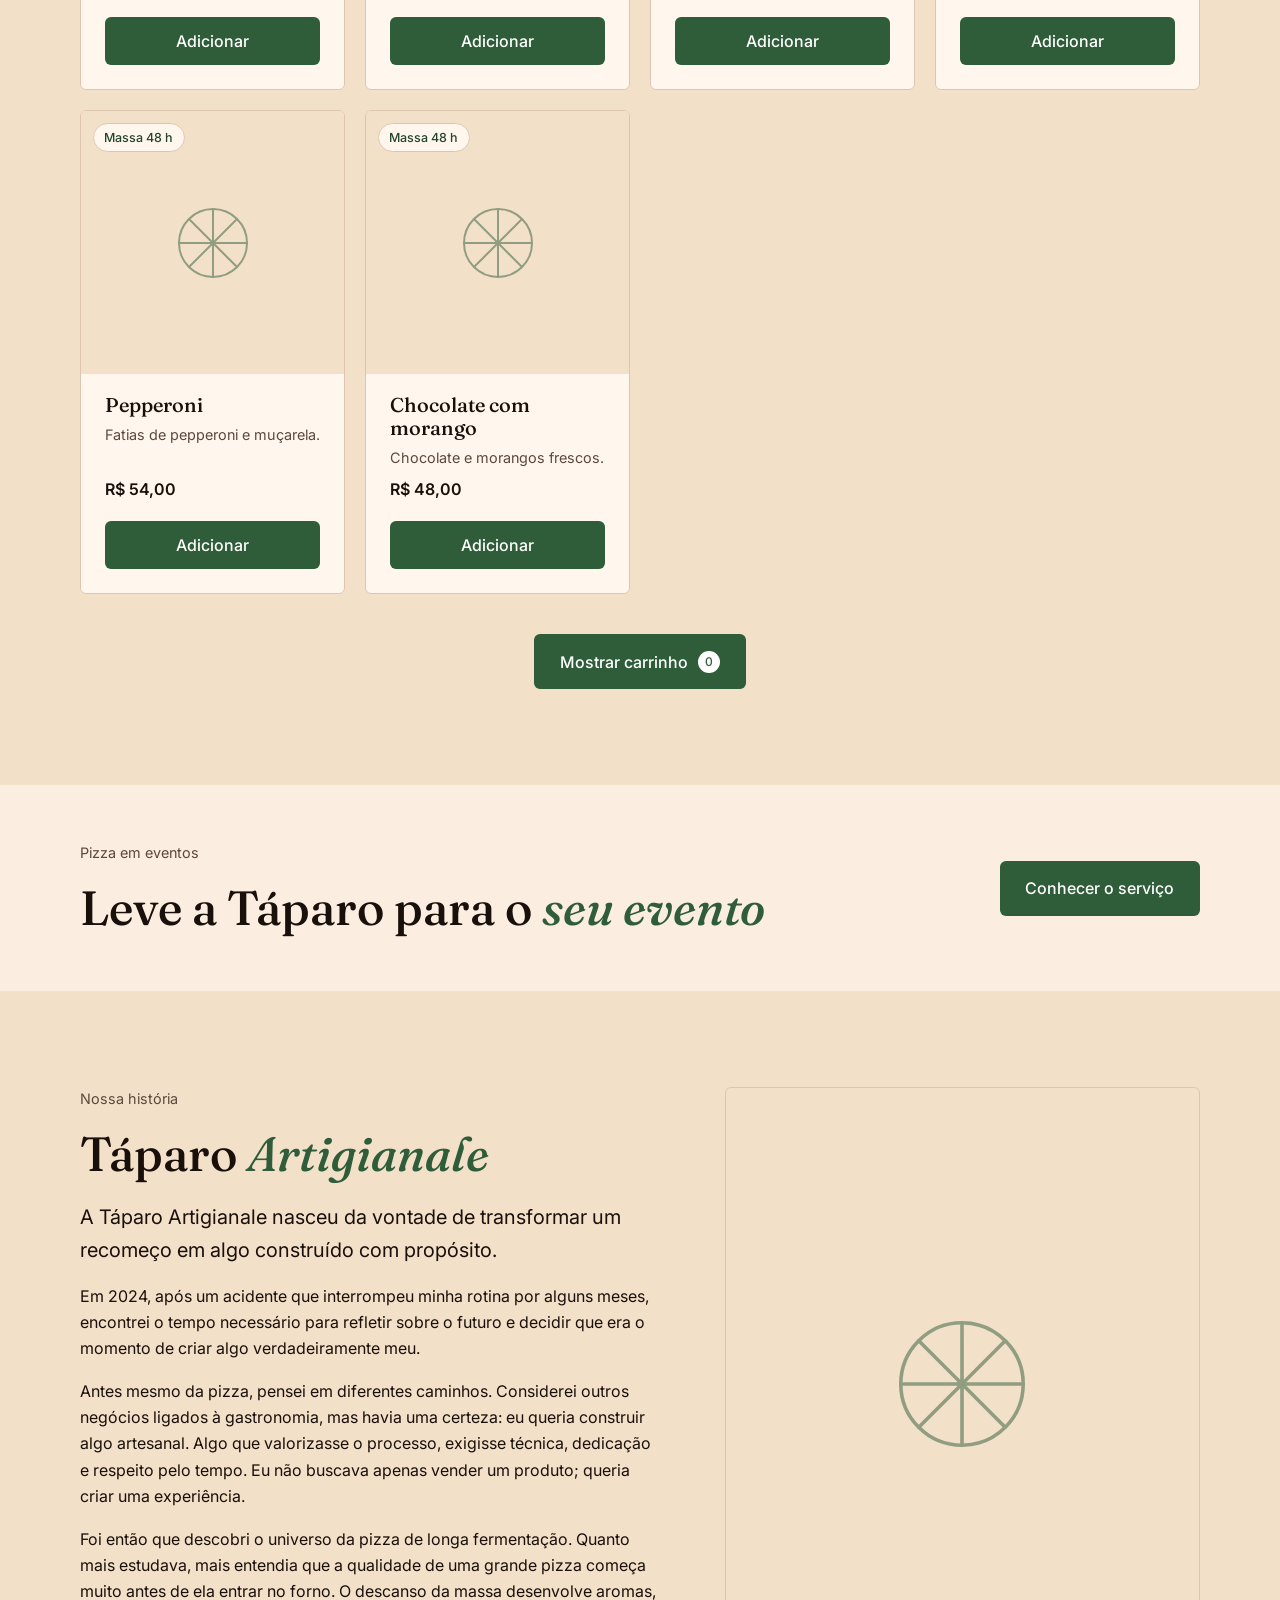
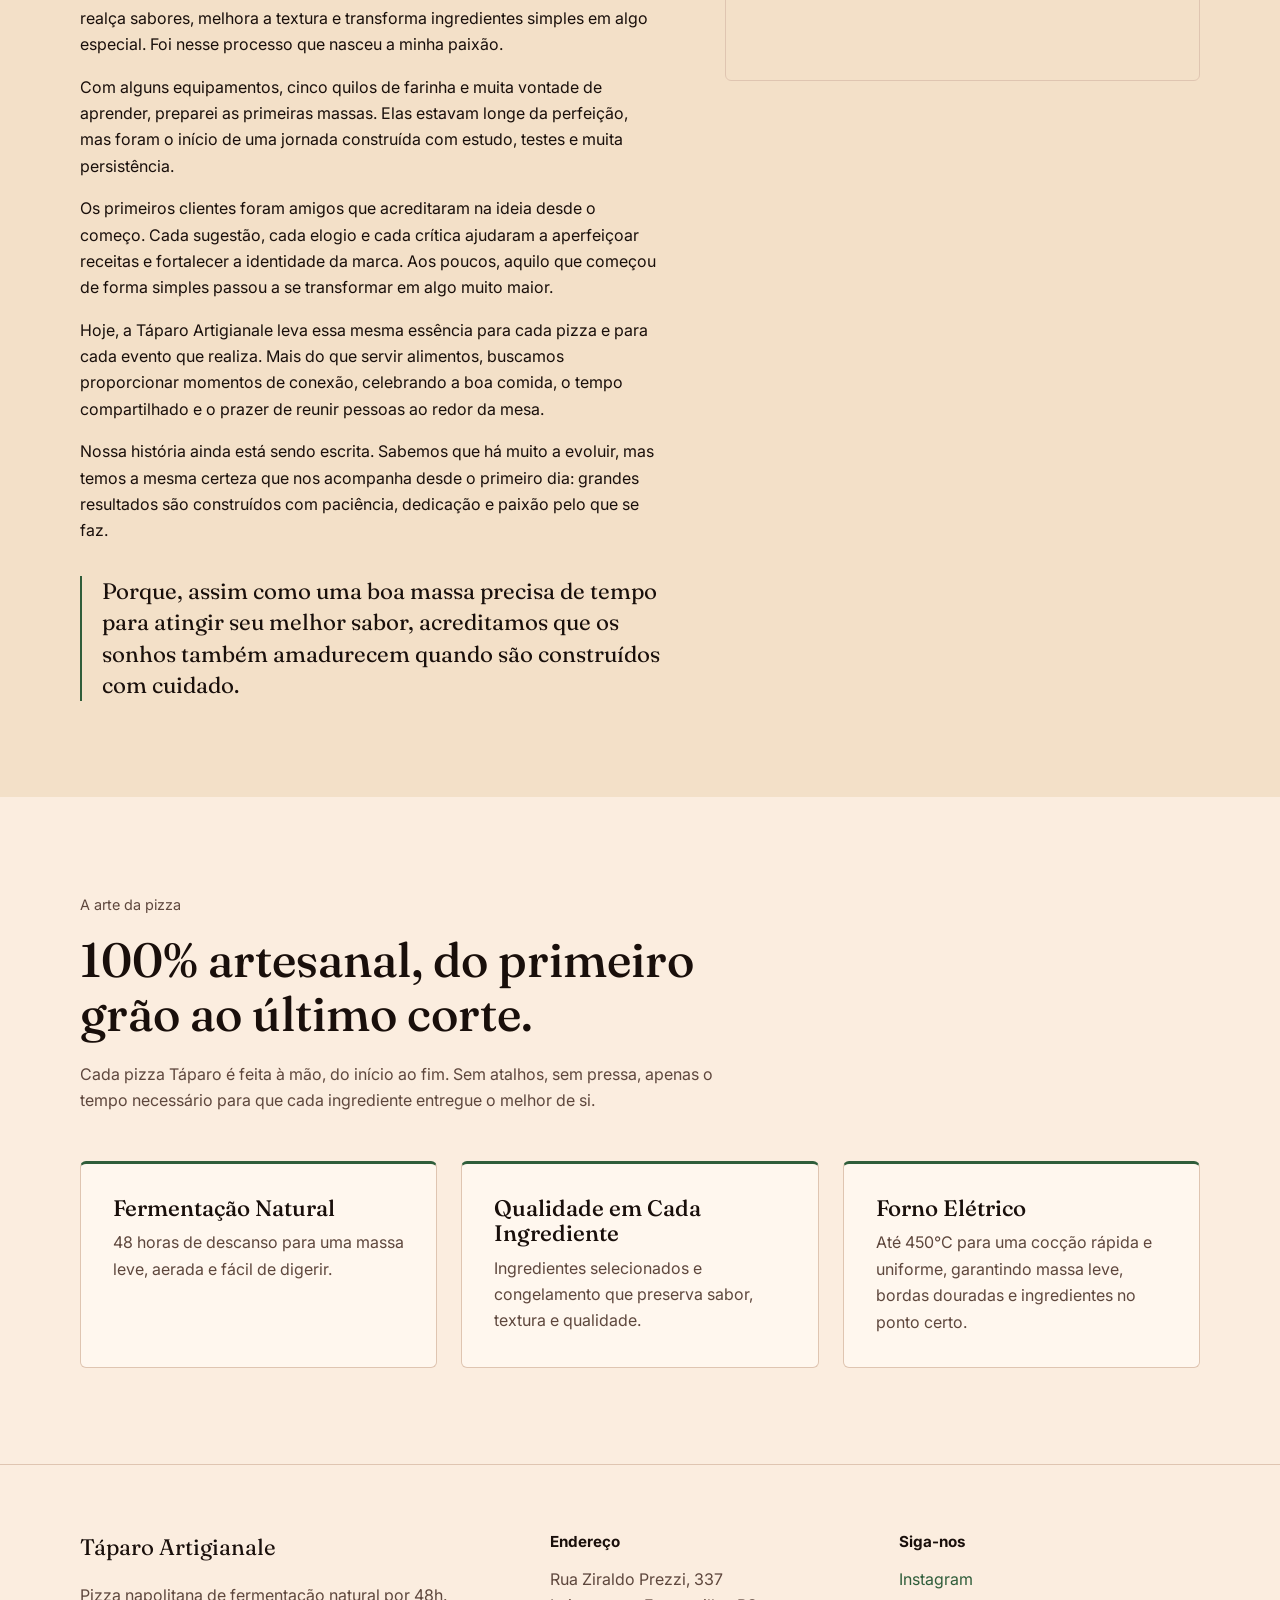
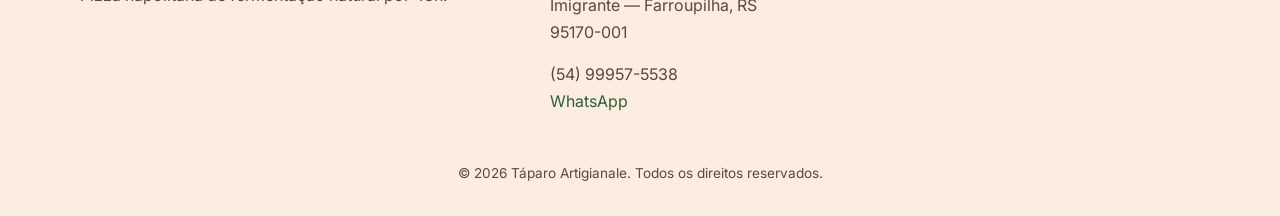
==== commit 4afd7d3b: "commit2" ====
--- a/index.html
+++ b/index.html
@@ -18,7 +18,7 @@
 
     <nav class="nav" id="nav" aria-label="Principal">
       <a href="#cardapio">Cardápio</a>
-      <a href="#eventos">Eventos</a>
+      <a href="eventos.html">Eventos</a>
       <a href="#sobre">Nossa história</a>
       <a href="#arte">A arte</a>
       <a href="#contato">Contato</a>
@@ -104,76 +104,62 @@
       </div>
     </section>
 
-    <!-- ============ EVENTOS ============ -->
-    <section class="section" id="eventos">
-      <div class="container split split--reverse">
-        <figure class="photo photo--tall reveal">
-          <img src="img/evento.jpg" alt="Pizza sendo preparada em um evento" loading="lazy">
-        </figure>
-
-        <div class="reveal">
-          <p class="eyebrow">No seu evento</p>
-          <h2>Leve a experiência para <em>onde você estiver</em></h2>
-          <p>Na Táparo Artigianale, acreditamos que uma boa pizza vai muito além do sabor. Ela aproxima pessoas, cria momentos e transforma encontros em memórias.</p>
-
-          <ul class="feature-list">
-            <li><strong>Profissional no local</strong><span>Preparo na hora, na frente dos convidados.</span></li>
-            <li><strong>Estrutura móvel</strong><span>Forno e utensílios incluídos.</span></li>
-            <li><strong>Cardápio sob medida</strong><span>Ajustado ao tamanho do evento.</span></li>
-          </ul>
-
-          <a class="btn btn-primary" href="#" data-whatsapp="event">Solicitar orçamento para evento</a>
-        </div>
+    <!-- ============ CHAMADA PARA A PÁGINA DE EVENTOS ============ -->
+    <section class="cta-strip">
+      <div class="container">
+        <div>
+          <p class="eyebrow">Pizza em eventos</p>
+          <h2>Leve a Táparo para o <em>seu evento</em></h2>
+        </div>
+        <a class="btn btn-primary" href="eventos.html">Conhecer o serviço</a>
       </div>
     </section>
 
     <!-- ============ SOBRE ============ -->
     <section class="section section--sand" id="sobre">
-      <div class="container split">
-        <div class="reveal">
+      <div class="container split split--top">
+        <div class="prose reveal">
           <p class="eyebrow">Nossa história</p>
-          <h2>Título da <em>seção</em></h2>
-          <p>Parágrafo 1: conte como o negócio começou, o que motivou o fundador e qual foi o primeiro passo.</p>
-          <p>Parágrafo 2: explique o que torna o produto diferente e qual é o processo por trás dele.</p>
-          <p>Parágrafo 3: feche com a visão de futuro e os valores da marca.</p>
-        </div>
-        <figure class="photo photo--tall reveal">
-          <img src="img/massa.jpg" alt="Preparo da massa" loading="lazy">
+          <h2>Táparo <em>Artigianale</em></h2>
+          <p class="lead">A Táparo Artigianale nasceu da vontade de transformar um recomeço em algo construído com propósito.</p>
+          <p>Em 2024, após um acidente que interrompeu minha rotina por alguns meses, encontrei o tempo necessário para refletir sobre o futuro e decidir que era o momento de criar algo verdadeiramente meu.</p>
+          <p>Antes mesmo da pizza, pensei em diferentes caminhos. Considerei outros negócios ligados à gastronomia, mas havia uma certeza: eu queria construir algo artesanal. Algo que valorizasse o processo, exigisse técnica, dedicação e respeito pelo tempo. Eu não buscava apenas vender um produto; queria criar uma experiência.</p>
+          <p>Foi então que descobri o universo da pizza de longa fermentação. Quanto mais estudava, mais entendia que a qualidade de uma grande pizza começa muito antes de ela entrar no forno. O descanso da massa desenvolve aromas, realça sabores, melhora a textura e transforma ingredientes simples em algo especial. Foi nesse processo que nasceu a minha paixão.</p>
+          <p>Com alguns equipamentos, cinco quilos de farinha e muita vontade de aprender, preparei as primeiras massas. Elas estavam longe da perfeição, mas foram o início de uma jornada construída com estudo, testes e muita persistência.</p>
+          <p>Os primeiros clientes foram amigos que acreditaram na ideia desde o começo. Cada sugestão, cada elogio e cada crítica ajudaram a aperfeiçoar receitas e fortalecer a identidade da marca. Aos poucos, aquilo que começou de forma simples passou a se transformar em algo muito maior.</p>
+          <p>Hoje, a Táparo Artigianale leva essa mesma essência para cada pizza e para cada evento que realiza. Mais do que servir alimentos, buscamos proporcionar momentos de conexão, celebrando a boa comida, o tempo compartilhado e o prazer de reunir pessoas ao redor da mesa.</p>
+          <p>Nossa história ainda está sendo escrita. Sabemos que há muito a evoluir, mas temos a mesma certeza que nos acompanha desde o primeiro dia: grandes resultados são construídos com paciência, dedicação e paixão pelo que se faz.</p>
+          <blockquote class="pullquote">Porque, assim como uma boa massa precisa de tempo para atingir seu melhor sabor, acreditamos que os sonhos também amadurecem quando são construídos com cuidado.</blockquote>
+        </div>
+        <figure class="photo photo--tall sticky reveal">
+          <img src="img/massa.jpg" alt="Preparo da massa na Táparo Artigianale" loading="lazy">
         </figure>
       </div>
     </section>
 
-    <!-- ============ A ARTE: linha do tempo da fermentação ============ -->
+    <!-- ============ A ARTE DA PIZZA ============ -->
     <section class="section" id="arte">
       <div class="container">
         <header class="section-head reveal">
           <p class="eyebrow">A arte da pizza</p>
-          <h2>O tempo é o ingrediente principal</h2>
-          <p>Uma massa de longa fermentação ganha aroma, sabor e leveza enquanto descansa. Estas são as etapas, em horas.</p>
+          <h2>100% artesanal, do primeiro grão ao último corte.</h2>
+          <p>Cada pizza Táparo é feita à mão, do início ao fim. Sem atalhos, sem pressa, apenas o tempo necessário para que cada ingrediente entregue o melhor de si.</p>
         </header>
 
-        <ol class="steps">
-          <li class="reveal">
-            <time>0 h</time>
-            <h3>Mistura</h3>
-            <p>Farinha, água, sal e pouco fermento. Sem pressa e sem atalhos.</p>
-          </li>
-          <li class="reveal">
-            <time>12 h</time>
-            <h3>Primeiro descanso</h3>
-            <p>A massa começa a desenvolver aroma e elasticidade.</p>
-          </li>
-          <li class="reveal">
-            <time>24 h</time>
-            <h3>Porções</h3>
-            <p>Divisão em bolinhas, que seguem descansando até o ponto certo.</p>
-          </li>
-          <li class="reveal">
-            <time>48 h</time>
-            <h3>Forno</h3>
-            <p>Aberta à mão, montada na hora e assada em alta temperatura.</p>
-          </li>
-        </ol>
+        <div class="cards">
+          <article class="card reveal">
+            <h3>Fermentação Natural</h3>
+            <p>48 horas de descanso para uma massa leve, aerada e fácil de digerir.</p>
+          </article>
+          <article class="card reveal">
+            <h3>Qualidade em Cada Ingrediente</h3>
+            <p>Ingredientes selecionados e congelamento que preserva sabor, textura e qualidade.</p>
+          </article>
+          <article class="card reveal">
+            <h3>Forno Elétrico</h3>
+            <p>Até 450°C para uma cocção rápida e uniforme, garantindo massa leve, bordas douradas e ingredientes no ponto certo.</p>
+          </article>
+        </div>
       </div>
     </section>
   </main>
@@ -247,5 +233,6 @@
 
   <script src="config.js"></script>
   <script src="script.js"></script>
+  <script src="loja.js"></script>
 </body>
 </html>
--- a/style.css
+++ b/style.css
@@ -3,7 +3,7 @@
    Índice: 1 Cores e medidas · 2 Base · 3 Botões · 4 Header
            5 Hero e massa · 6 Faixa de diferenciais · 7 Fotos
            8 Seções · 9 Cardápio · 10 Rodapé · 11 Carrinho
-           12 Animações · 13 Responsivo
+           12 Animações · 13 Responsivo · 14 Textos longos, cards e eventos
    ========================================================= */
 
 /* ---------- 1. CORES E MEDIDAS (edite aqui) ---------- */
@@ -45,6 +45,7 @@
 
   /* Ícone mostrado quando a foto ainda não existe */
   --photo-placeholder: url("data:image/svg+xml,%3Csvg xmlns='http://www.w3.org/2000/svg' viewBox='0 0 100 100' fill='none' stroke='%232f5d3a' stroke-width='2' stroke-linecap='round' opacity='.5'%3E%3Ccircle cx='50' cy='50' r='34'/%3E%3Cpath d='M50 16v68M16 50h68M26 26l48 48M74 26L26 74'/%3E%3C/svg%3E");
+  --video-placeholder: url("data:image/svg+xml,%3Csvg xmlns='http://www.w3.org/2000/svg' viewBox='0 0 100 100' fill='none' stroke='%232f5d3a' stroke-width='2' stroke-linejoin='round' opacity='.5'%3E%3Ccircle cx='50' cy='50' r='34'/%3E%3Cpath d='M42 36l24 14-24 14z'/%3E%3C/svg%3E");
 }
 
 /* ---------- 2. BASE ---------- */
@@ -150,7 +151,8 @@
   background: var(--sand) var(--photo-placeholder) center / 38% no-repeat;
 }
 .photo img { display: block; width: 100%; height: 100%; object-fit: cover; }
-.photo img.is-broken { display: none; }
+.photo .is-broken { display: none; }
+.photo :is(video, iframe) { display: block; width: 100%; height: 100%; object-fit: cover; border: 0; }
 .photo--square { aspect-ratio: 1; }
 .photo--tall   { aspect-ratio: 4 / 5; }
 
@@ -206,7 +208,6 @@
 .drawer-body { flex: 1; overflow-y: auto; padding: 1.5rem; }
 .drawer-foot { display: grid; gap: 1rem; padding: 1.5rem; border-top: 1px solid var(--line); }
 .total { display: flex; justify-content: space-between; }
-.foot-note { font-size: .8rem; color: var(--muted); }
 
 .empty { padding-top: 3rem; text-align: center; color: var(--muted); }
 .empty strong { display: block; margin-bottom: .25rem; color: var(--text); }
@@ -268,3 +269,46 @@
 @media (max-width: 600px) {
   .facts-grid { grid-template-columns: 1fr; gap: 1rem; }
 }
+
+/* ---------- 14. TEXTOS LONGOS, CARDS E PÁGINA DE EVENTOS ---------- */
+.split--top { align-items: start; }
+.sticky { position: sticky; top: calc(var(--header-h) + 2rem); }
+.prose p { max-width: 62ch; }
+.lead { font-size: 1.25rem; }
+.pullquote { max-width: 56ch; margin-top: 2rem; padding-left: 1.25rem; border-left: 2px solid var(--green); font-family: var(--font-display); font-size: 1.4rem; line-height: 1.4; }
+
+.cards { display: grid; grid-template-columns: repeat(3, 1fr); gap: 1.5rem; }
+.card { padding: 2rem; background: var(--surface); border: 1px solid var(--line); border-top: 3px solid var(--green); border-radius: var(--radius); }
+.card p { color: var(--muted); }
+
+.cta-strip { padding: 3.5rem 0; }
+.cta-strip .container { display: flex; flex-wrap: wrap; align-items: center; justify-content: space-between; gap: 1.5rem; }
+.cta-strip h2 { margin: 0; }
+.cta-box { max-width: 640px; text-align: center; }
+.cta-box .btn { margin-top: 1.75rem; }
+
+.btn-sm { padding: .5rem 1rem; font-size: .9rem; }
+.nav a[aria-current="page"] { color: var(--text); }
+
+/* página de eventos */
+.hero--compact { min-height: auto; padding-bottom: 5rem; }
+.hero--compact h1 { max-width: 20ch; font-size: clamp(2.1rem, 4.4vw, 3.5rem); }
+.hero--compact .photo { max-width: 420px; justify-self: center; width: 100%; }
+
+/* galeria: células de altura fixa; vídeos ocupam duas colunas */
+.gallery { display: grid; grid-template-columns: repeat(3, 1fr); grid-auto-rows: 240px; grid-auto-flow: dense; gap: 1rem; }
+.gallery .photo { height: 100%; }
+.media-wide { grid-column: span 2; }
+.photo--video { background: var(--sand) var(--video-placeholder) center / 22% no-repeat; }
+
+@media (max-width: 860px) {
+  .cards { grid-template-columns: 1fr; }
+  .sticky { position: static; }
+  .cta-strip .container { flex-direction: column; align-items: flex-start; }
+  .gallery { grid-template-columns: repeat(2, 1fr); grid-auto-rows: 190px; }
+  .hero--compact { padding-bottom: 3rem; }
+}
+@media (max-width: 600px) {
+  .gallery { grid-template-columns: 1fr; grid-auto-rows: 220px; }
+  .media-wide { grid-column: auto; }
+}
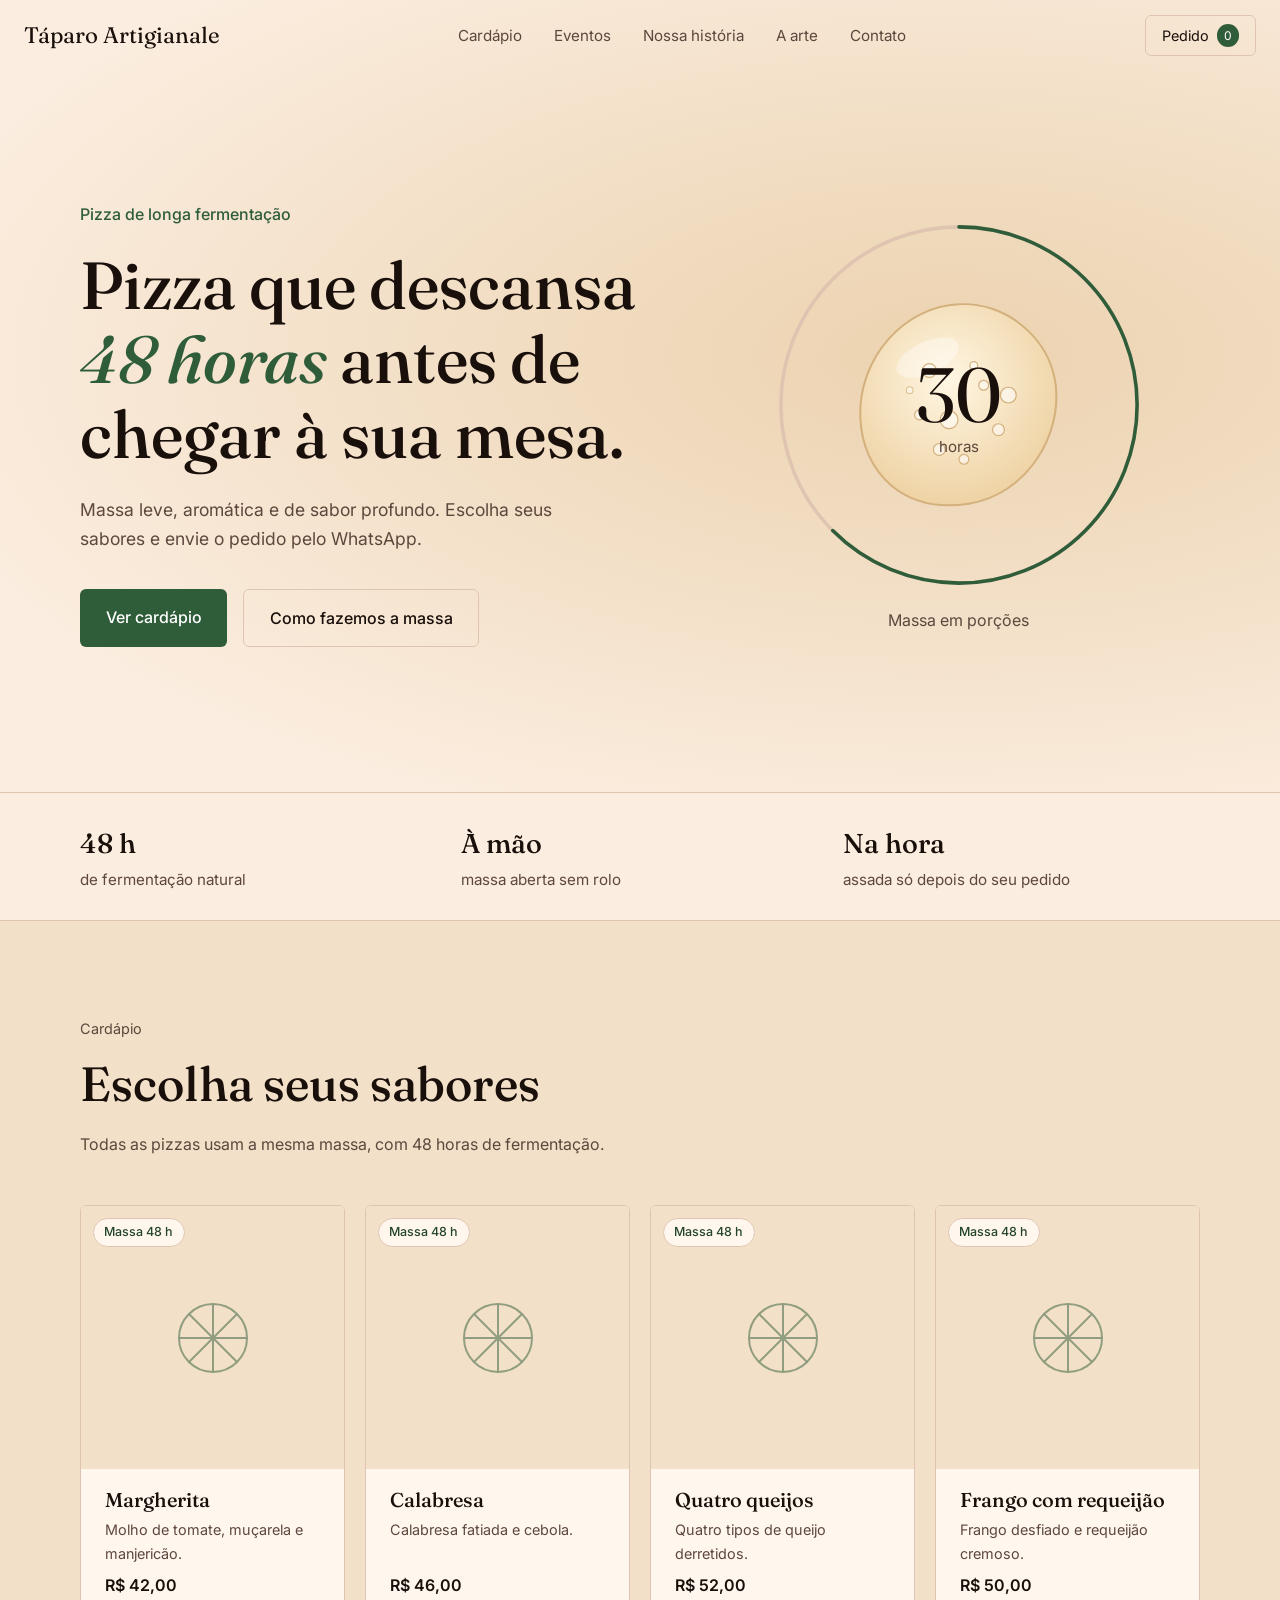
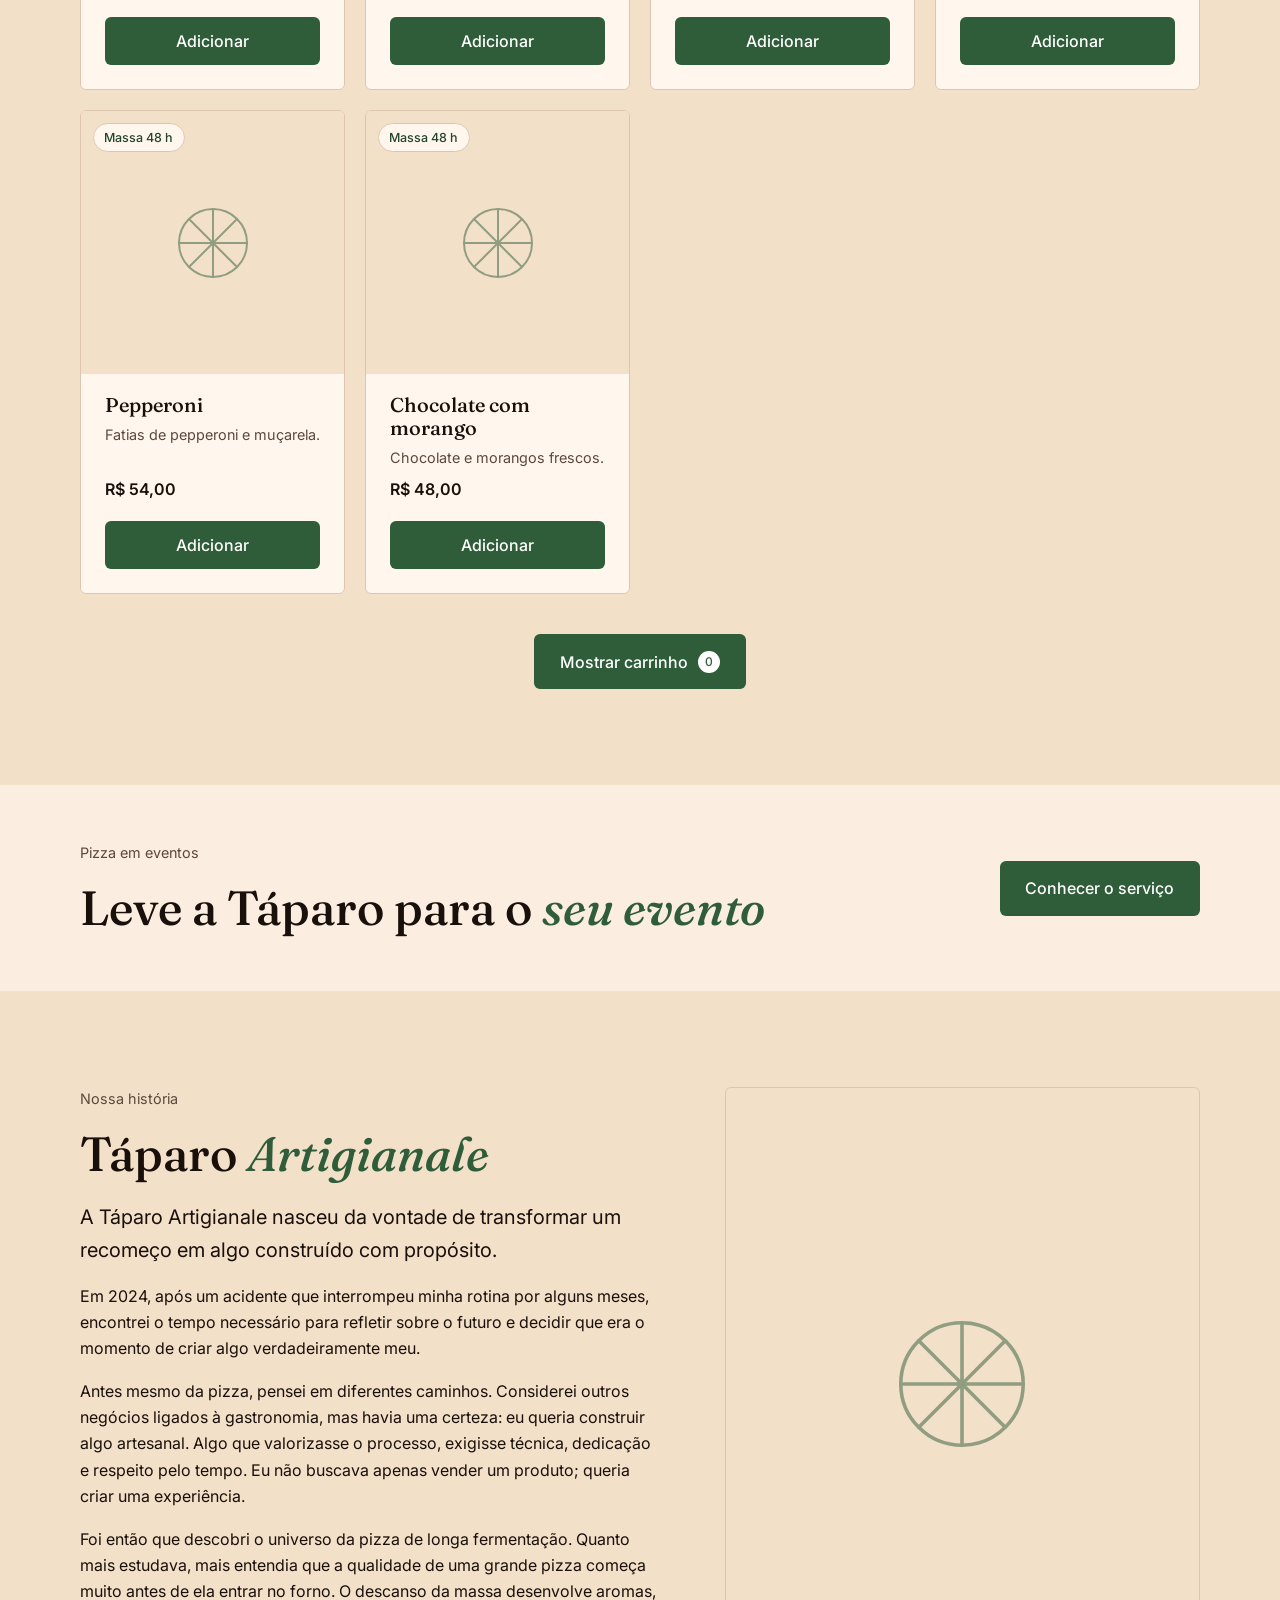
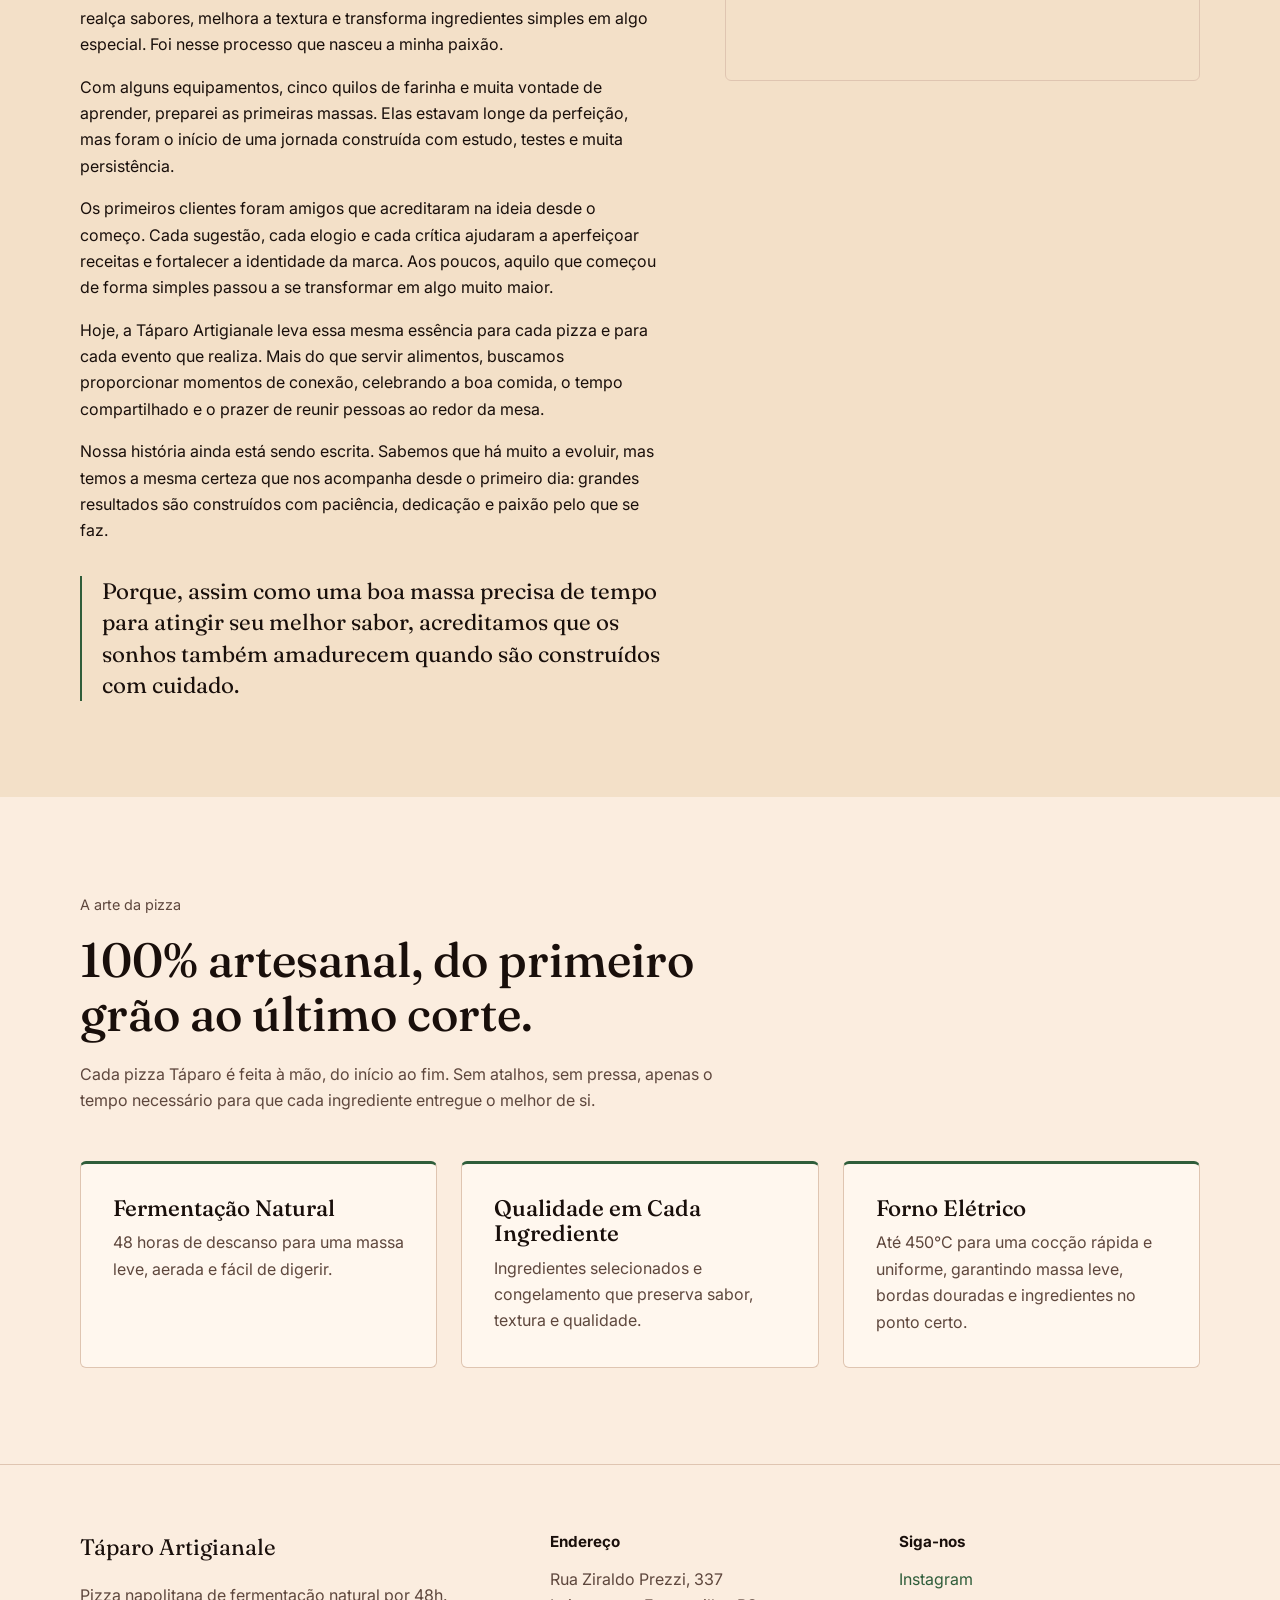
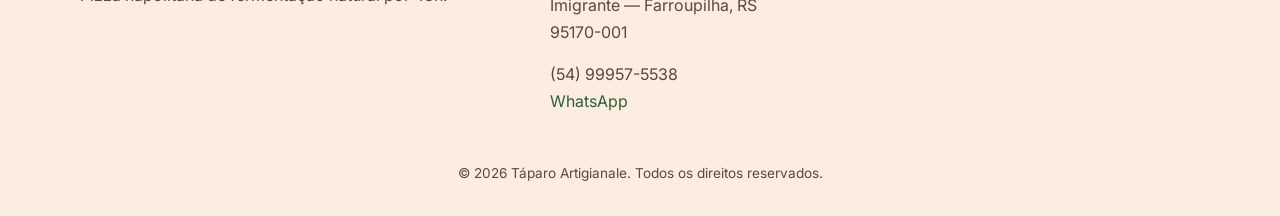
==== commit 639117d6: "commit3" ====
--- a/index.html
+++ b/index.html
@@ -4,6 +4,7 @@
   <meta charset="UTF-8">
   <meta name="viewport" content="width=device-width, initial-scale=1">
   <title>Táparo Artigianale — Pizza Artesanal</title>
+  <link rel="icon" type="image/png" href="./img/taparoicon.png"/>
   <meta name="description" content="Pizza de longa fermentação (48 h). Monte seu pedido e envie pelo WhatsApp.">
   <link rel="preconnect" href="https://fonts.googleapis.com">
   <link rel="preconnect" href="https://fonts.gstatic.com" crossorigin>
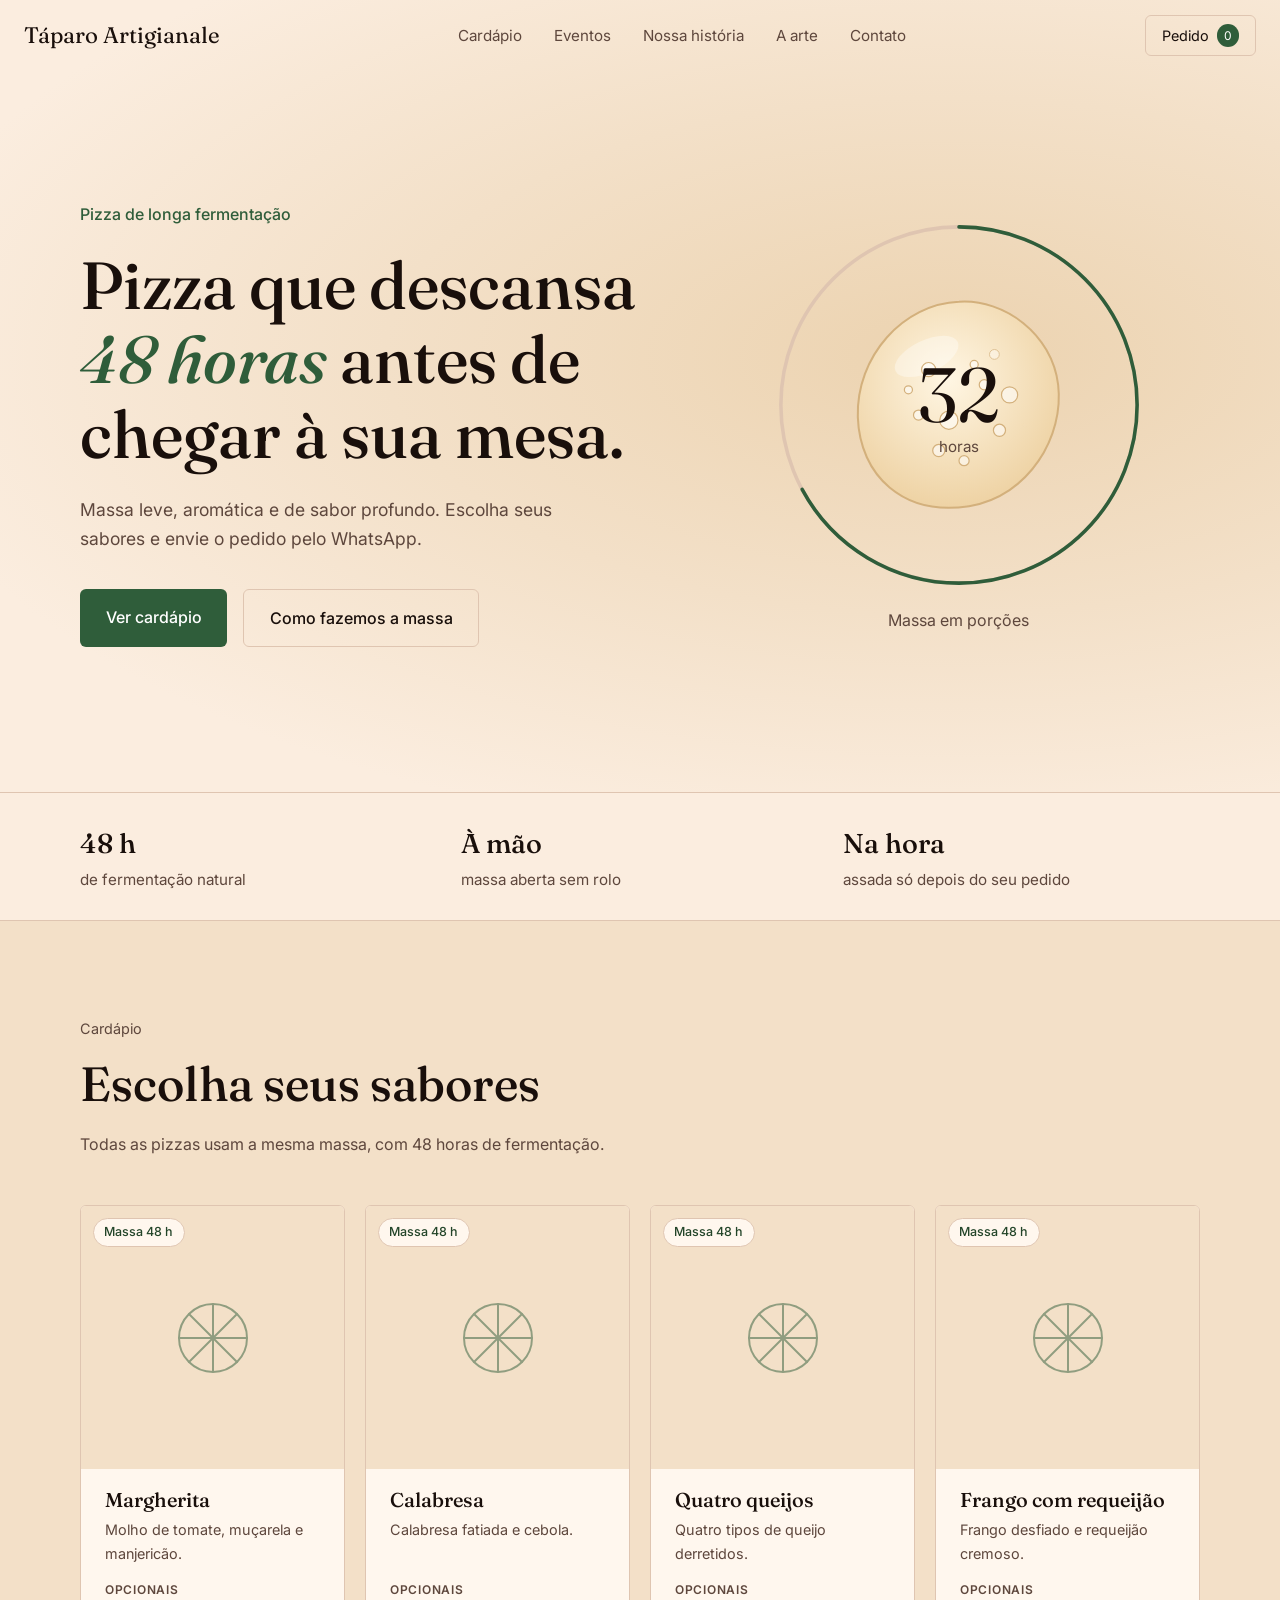
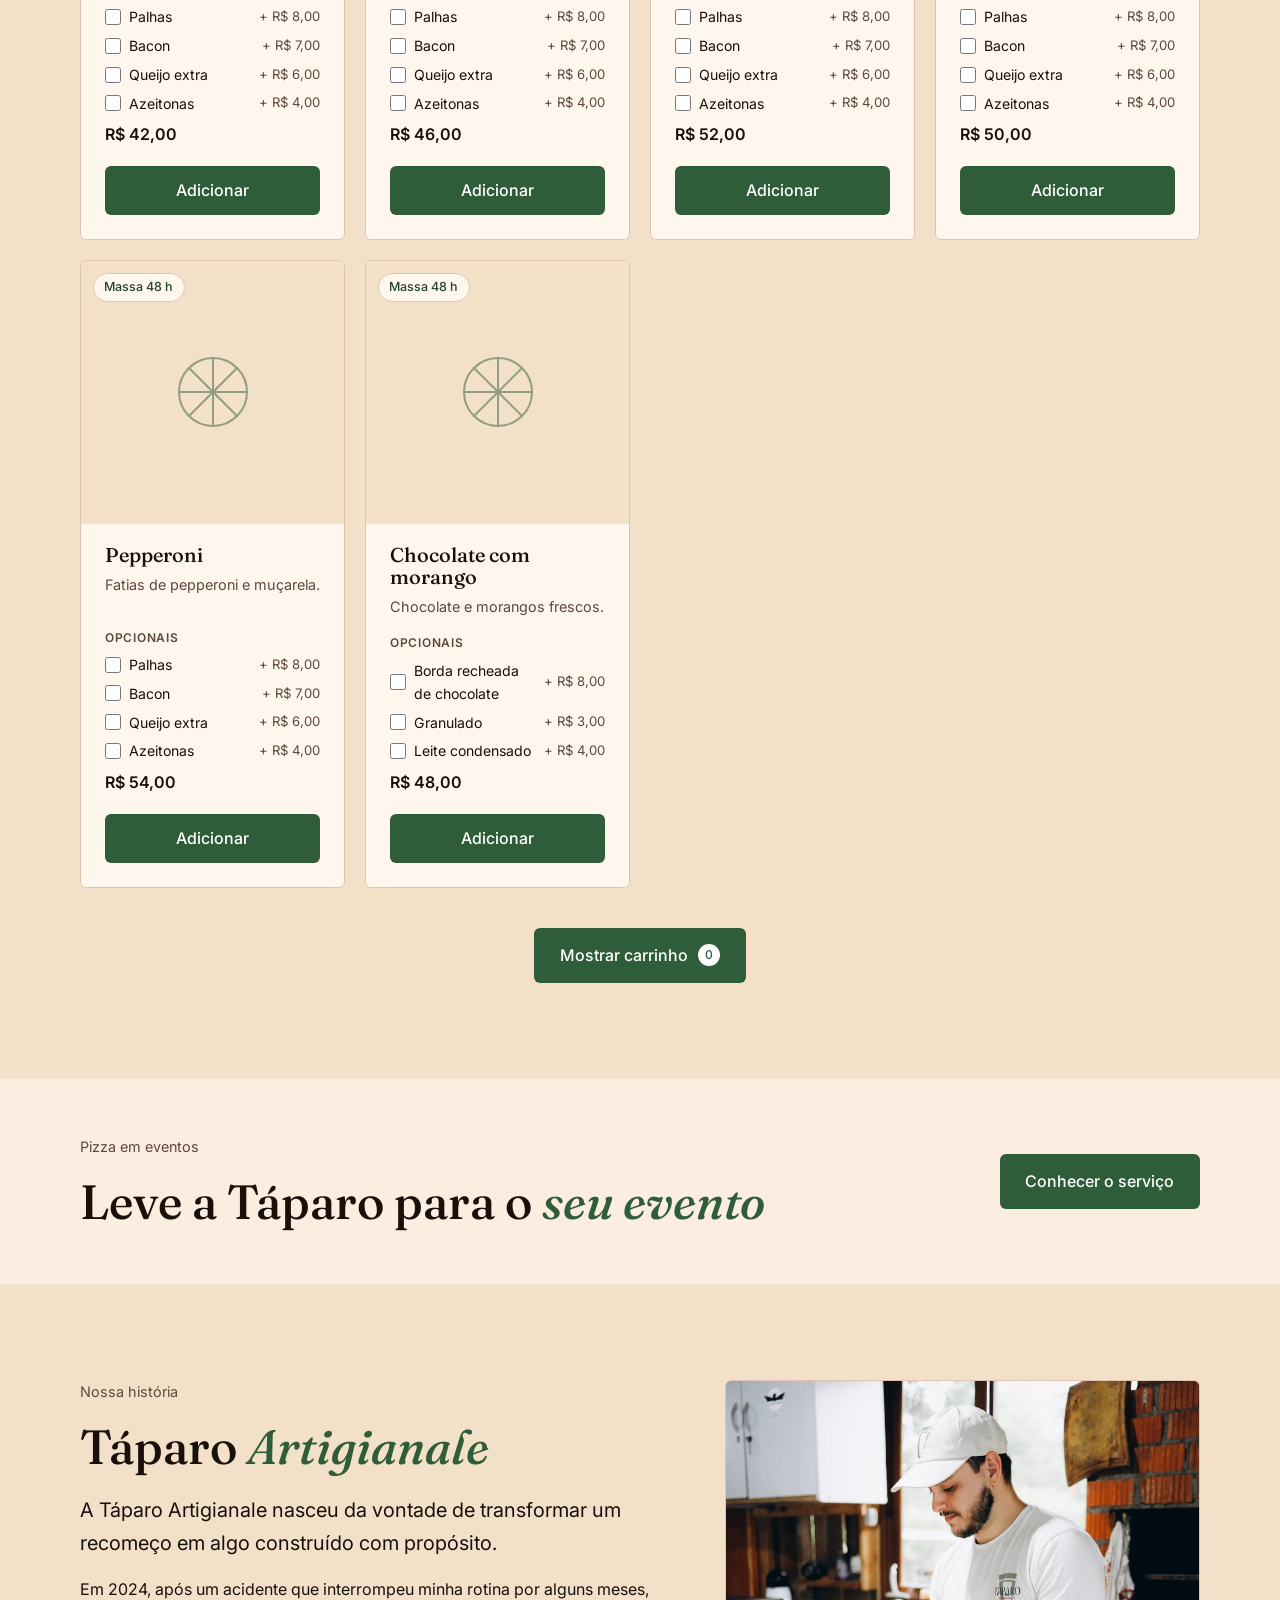
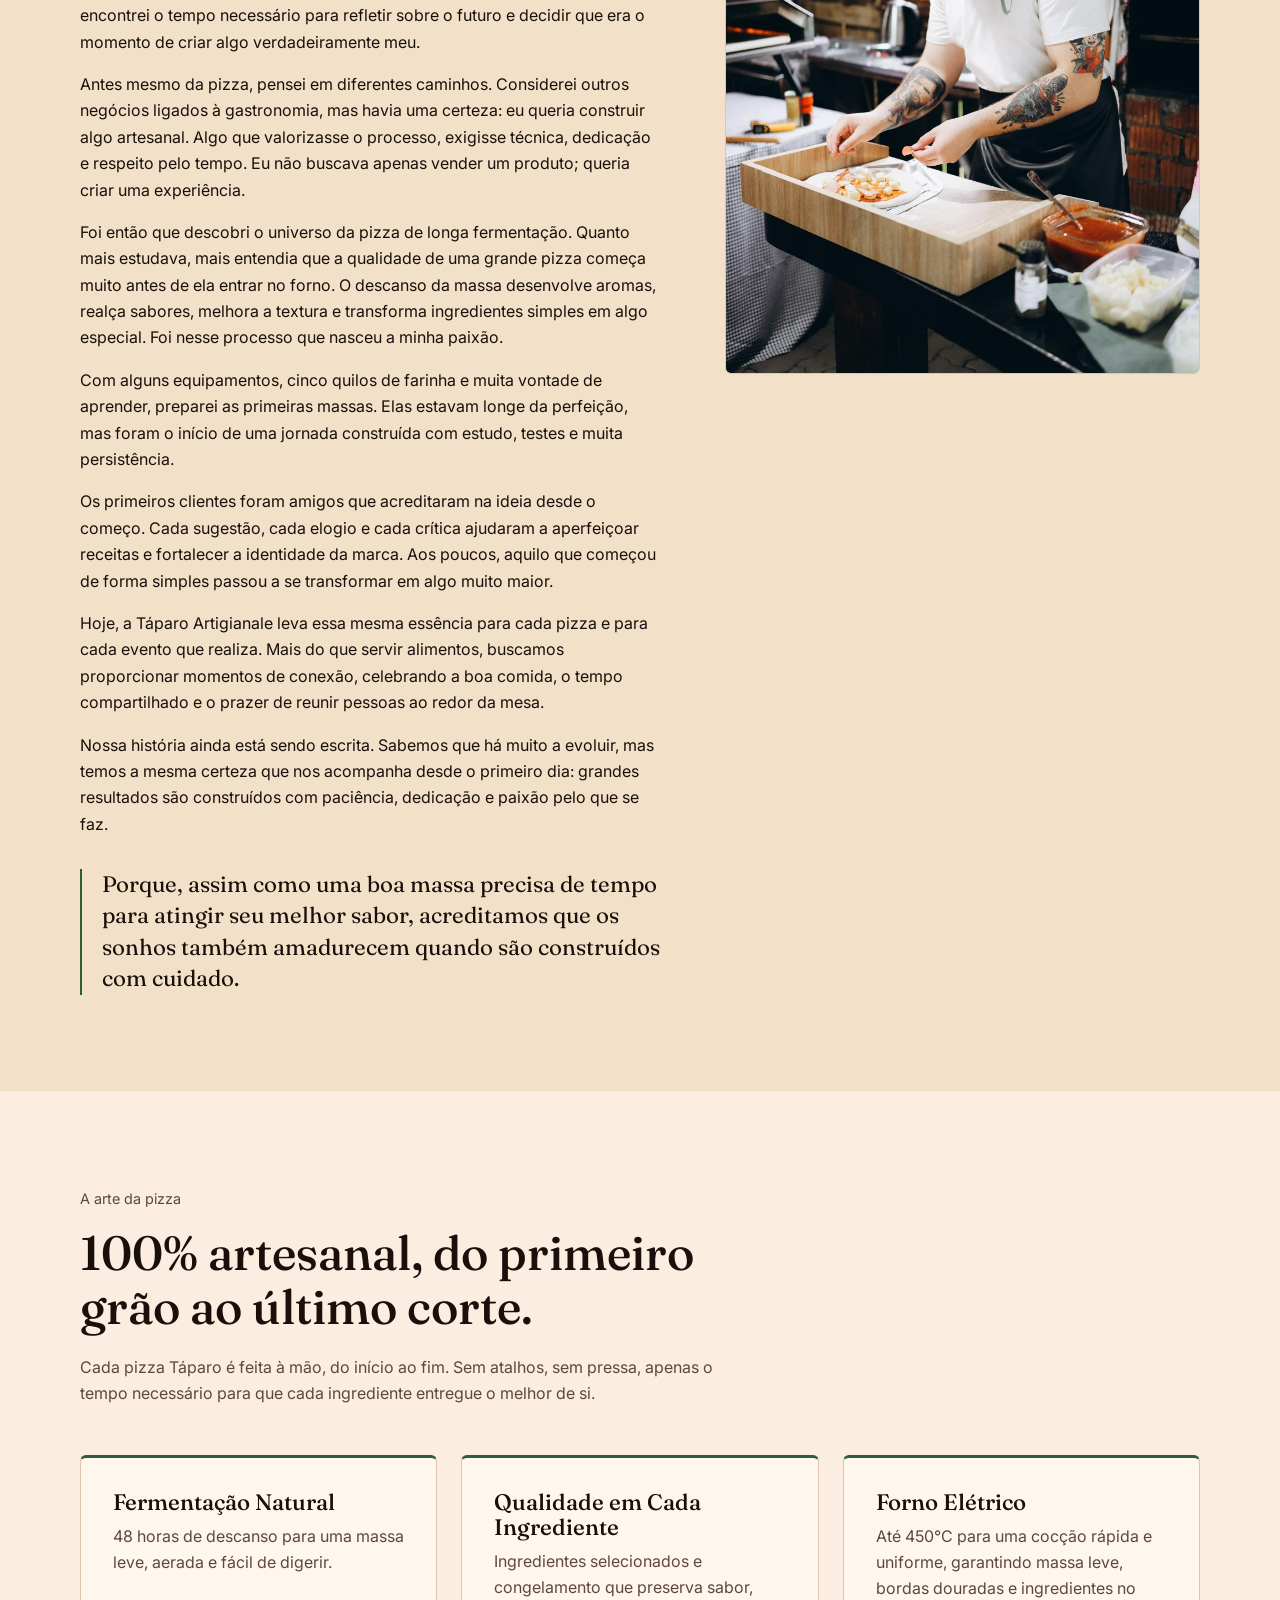
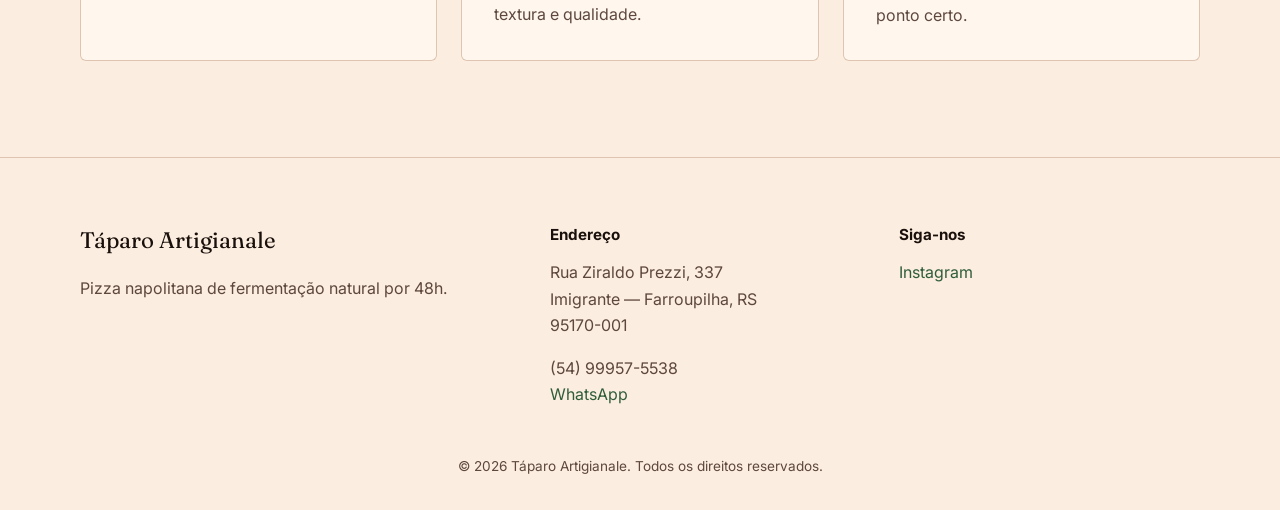
==== commit 58e4f9a6: "commit4" ====
--- a/index.html
+++ b/index.html
@@ -4,7 +4,7 @@
   <meta charset="UTF-8">
   <meta name="viewport" content="width=device-width, initial-scale=1">
   <title>Táparo Artigianale — Pizza Artesanal</title>
-  <link rel="icon" type="image/png" href="./img/taparoicon.png"/>
+  <link rel="icon" type="image/png" href="./img/favicon.png">
   <meta name="description" content="Pizza de longa fermentação (48 h). Monte seu pedido e envie pelo WhatsApp.">
   <link rel="preconnect" href="https://fonts.googleapis.com">
   <link rel="preconnect" href="https://fonts.gstatic.com" crossorigin>
@@ -133,7 +133,7 @@
           <blockquote class="pullquote">Porque, assim como uma boa massa precisa de tempo para atingir seu melhor sabor, acreditamos que os sonhos também amadurecem quando são construídos com cuidado.</blockquote>
         </div>
         <figure class="photo photo--tall sticky reveal">
-          <img src="img/massa.jpg" alt="Preparo da massa na Táparo Artigianale" loading="lazy">
+          <img src="./img/massa.jpeg" alt="Preparo da massa na Táparo Artigianale" loading="lazy">
         </figure>
       </div>
     </section>
--- a/style.css
+++ b/style.css
@@ -295,20 +295,31 @@
 .hero--compact h1 { max-width: 20ch; font-size: clamp(2.1rem, 4.4vw, 3.5rem); }
 .hero--compact .photo { max-width: 420px; justify-self: center; width: 100%; }
 
-/* galeria: células de altura fixa; vídeos ocupam duas colunas */
-.gallery { display: grid; grid-template-columns: repeat(3, 1fr); grid-auto-rows: 240px; grid-auto-flow: dense; gap: 1rem; }
-.gallery .photo { height: 100%; }
-.media-wide { grid-column: span 2; }
+/* galeria: cada foto e vídeo mantém a proporção original (sem cortes).
+   As mídias se distribuem em colunas, uma abaixo da outra. */
+.gallery { columns: 3; column-gap: 1rem; }
+.gallery .photo { height: auto; margin: 0 0 1rem; break-inside: avoid; }
+.gallery .photo img,
+.gallery .photo video { height: auto; object-fit: contain; }
+.gallery .photo iframe { aspect-ratio: 16 / 9; height: auto; }
+.gallery .photo:has(.is-broken) { aspect-ratio: 4 / 3; }   /* espaço reservado se faltar o arquivo */
 .photo--video { background: var(--sand) var(--video-placeholder) center / 22% no-repeat; }
 
 @media (max-width: 860px) {
   .cards { grid-template-columns: 1fr; }
   .sticky { position: static; }
   .cta-strip .container { flex-direction: column; align-items: flex-start; }
-  .gallery { grid-template-columns: repeat(2, 1fr); grid-auto-rows: 190px; }
+  .gallery { columns: 2; }
   .hero--compact { padding-bottom: 3rem; }
 }
 @media (max-width: 600px) {
-  .gallery { grid-template-columns: 1fr; grid-auto-rows: 220px; }
-  .media-wide { grid-column: auto; }
-}
+  .gallery { columns: 1; }
+}
+
+/* ---------- Opcionais do cardápio e do carrinho ---------- */
+.extras { margin: .5rem 0 0; padding: 0; border: 0; display: grid; gap: .35rem; }
+.extras legend { padding: 0; margin-bottom: .35rem; font-size: .75rem; font-weight: 600; letter-spacing: .06em; text-transform: uppercase; color: var(--muted); }
+.extra { display: grid; grid-template-columns: auto 1fr auto; align-items: center; gap: .5rem; font-size: .88rem; cursor: pointer; }
+.extra input { accent-color: var(--green); width: 16px; height: 16px; }
+.extra em { font-style: normal; color: var(--muted); font-size: .82rem; }
+.cart-extras { display: block; margin-top: .15rem; font-size: .8rem; color: var(--muted); }
